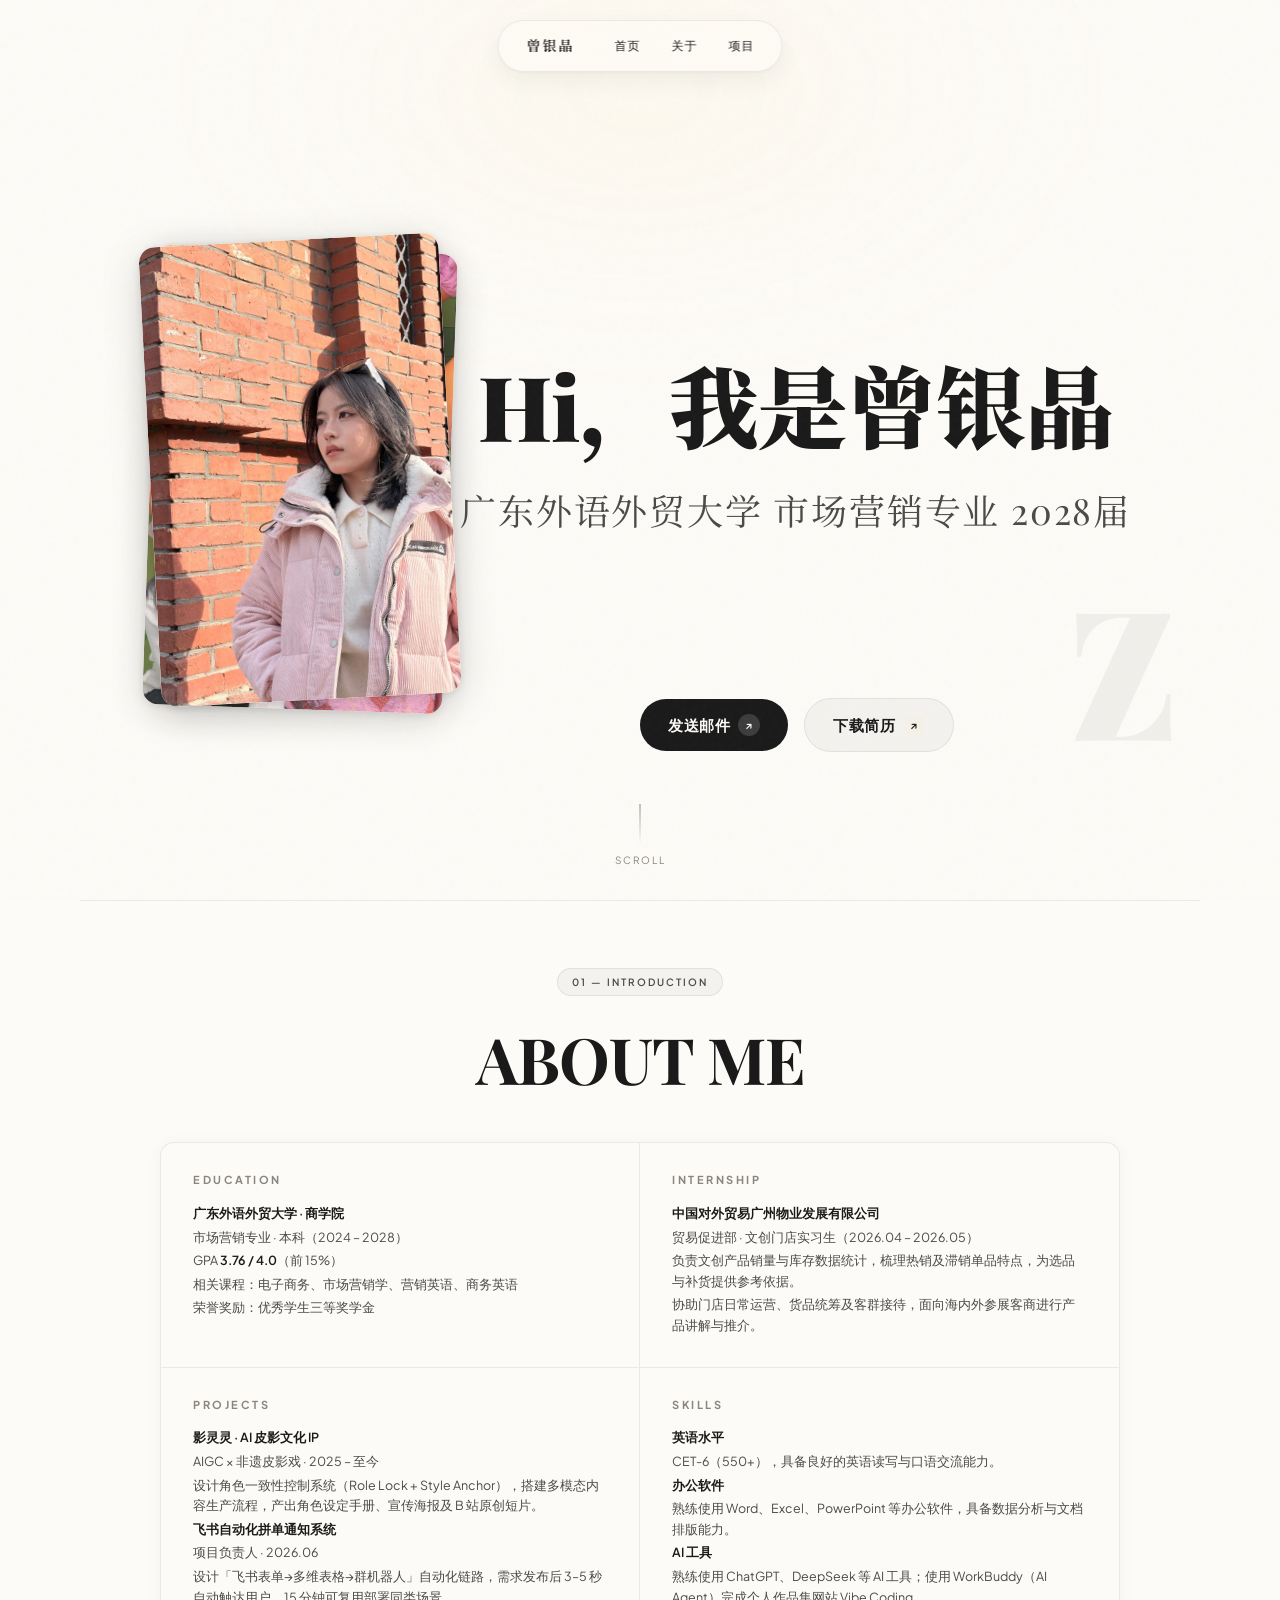
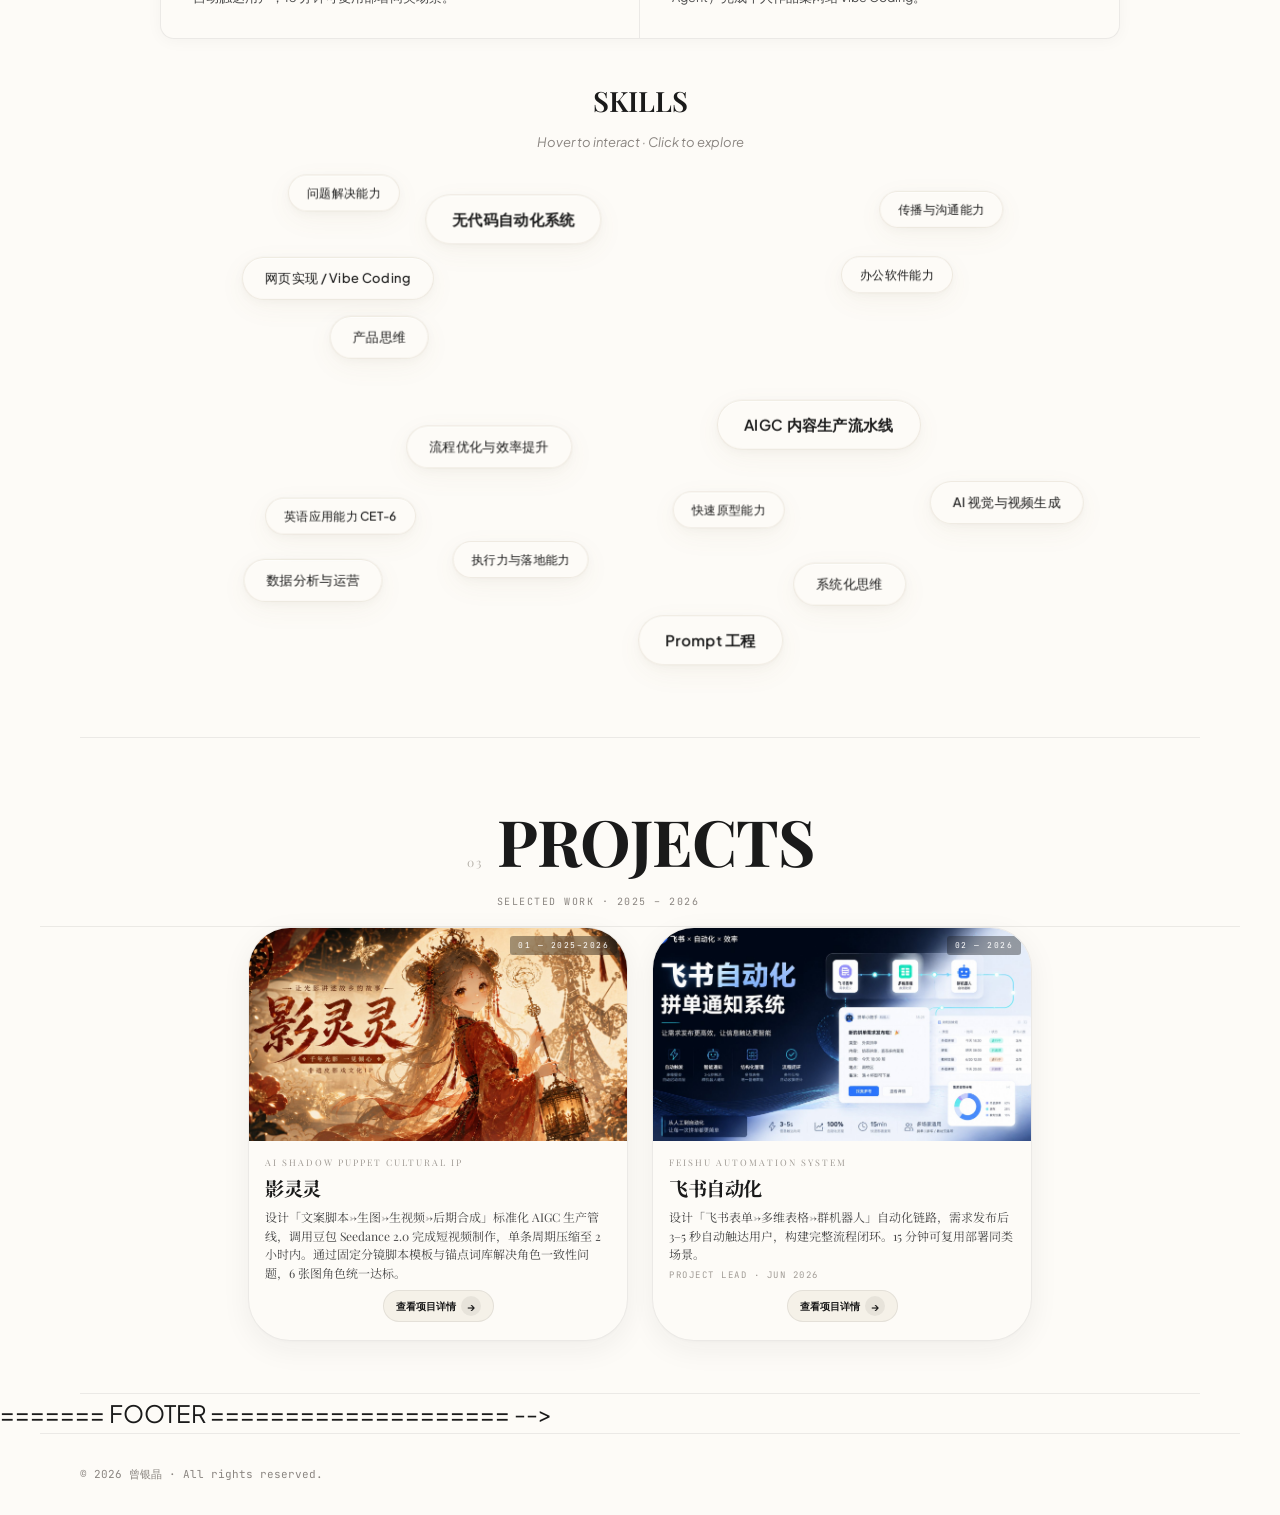
==== index.html @ 6266fd0c "优化移动端布局：About Me 删除简介+卡片垂直排列，Hero 按钮立即显示" ====
<!DOCTYPE html>
<html lang="zh-CN">
<head>
  <meta charset="UTF-8">
  <meta name="viewport" content="width=device-width, initial-scale=1.0">
  <meta http-equiv="Cache-Control" content="no-cache, no-store, must-revalidate">
  <meta http-equiv="Pragma" content="no-cache">
  <meta http-equiv="Expires" content="0">
  <title>曾银晶 · ZENG YINJING — Portfolio</title>
  <meta name="description" content="曾银晶个人作品集 · UI设计师 · AIGC创作者 · 广东外语外贸大学">
  <link rel="preconnect" href="https://fonts.googleapis.com">
  <link rel="preconnect" href="https://fonts.gstatic.com" crossorigin>
  <link href="https://fonts.googleapis.com/css2?family=Playfair+Display:ital,wght@0,400;0,500;0,600;0,700;0,900;1,400;1,500;1,600&family=Plus+Jakarta+Sans:wght@300;400;500;600;700;800&family=Noto+Serif+SC:wght@400;600;700;900&family=JetBrains+Mono:wght@400;500&display=swap" rel="stylesheet">
  <script src="https://cdnjs.cloudflare.com/ajax/libs/gsap/3.12.5/gsap.min.js"></script>

  <style>
    /* ============================================
       CSS RESET & BASE — Editorial Luxury System
       Vibe: Editorial Luxury | Layout: Editorial Split
       ============================================ */
    *, *::before, *::after { margin: 0; padding: 0; box-sizing: border-box; }

    :root {
      /* --- Palette: Warm Editorial --- */
      --bg-primary: #FDFBF7;
      --bg-warm: #F5F1E8;
      --bg-soft: #F0EBE0;
      --bg-shell: rgba(26, 26, 26, 0.04);
      --text-dark: #1A1A1A;
      --text-medium: #4A4A4A;
      --text-light: #8A8580;
      --text-faint: #B8B3AC;
      --text-muted: #A09B95;
      --accent-blue: #3370FF;
      --accent-yellow: #F5C542;
      --accent-coral: #E85D4C;
      --accent-mint: #2DB89A;
      --border-hairline: rgba(26, 26, 26, 0.08);
      --border-hairline-strong: rgba(26, 26, 26, 0.14);
      --shadow-ambient: 0 1px 3px rgba(26,26,26,0.02), 0 8px 30px rgba(26,26,26,0.06);
      --shadow-floating: 0 2px 8px rgba(26,26,26,0.03), 0 20px 60px rgba(26,26,26,0.10);
      --shadow-bezel-inset: inset 0 1px 1px rgba(255,255,255,0.6);

      /* --- Typography --- */
      --font-serif: 'Playfair Display', 'Noto Serif SC', serif;
      --font-sans: 'Plus Jakarta Sans', -apple-system, BlinkMacSystemFont, 'Segoe UI', sans-serif;
      --font-mono: 'JetBrains Mono', 'SF Mono', monospace;

      /* --- Motion --- */
      --ease-lux: cubic-bezier(0.32, 0.72, 0, 1);
      --ease-expo: cubic-bezier(0.16, 1, 0.3, 1);
      --ease-spring: cubic-bezier(0.23, 1, 0.32, 1);
      --ease-bounce: cubic-bezier(0.175, 0.885, 0.32, 1.275);

      /* --- Bezel radii --- */
      --radius-bezel-outer: 1.75rem;
      --radius-bezel-inner: calc(1.75rem - 0.375rem);
      --radius-pill: 100px;
    }

    html { scroll-behavior: smooth; font-size: 24px; }
    body {
      font-family: var(--font-sans);
      background-color: var(--bg-primary);
      color: var(--text-dark);
      line-height: 1.6;
      overflow-x: hidden;
      -webkit-font-smoothing: antialiased;
    }

    /* --- Film grain overlay (fixed, pointer-events-none) --- */
    body::before {
      content: '';
      position: fixed;
      top: 0; left: 0; width: 100%; height: 100%;
      pointer-events: none;
      z-index: 50;
      opacity: 0.025;
      background-image: url("data:image/svg+xml,%3Csvg viewBox='0 0 200 200' xmlns='http://www.w3.org/2000/svg'%3E%3Cfilter id='noise'%3E%3CfeTurbulence type='fractalNoise' baseFrequency='0.9' numOctaves='4' stitchTiles='stitch'/%3E%3C/filter%3E%3Crect width='100%' height='100%' filter='url(%23noise)'/%3E%3C/svg%3E");
    }

    /* --- Radial ambient glow --- */
    body::after {
      content: '';
      position: fixed;
      top: -20%; left: 50%;
      width: 80%; height: 60%;
      transform: translateX(-50%);
      pointer-events: none;
      z-index: 0;
      background: radial-gradient(ellipse at center, rgba(245, 197, 66, 0.06) 0%, transparent 60%);
      filter: blur(80px);
    }

    a { color: inherit; text-decoration: none; transition: opacity 0.4s var(--ease-lux); }
    a:hover { opacity: 0.6; }
    img { max-width: 100%; display: block; }

    /* ============================================
       NAVIGATION — Floating Glass Pill (Detached)
       ============================================ */
    .navbar {
      position: fixed;
      top: 20px; left: 50%;
      transform: translateX(-50%);
      z-index: 1000;
      background: rgba(253, 251, 247, 0.72);
      backdrop-filter: blur(24px) saturate(180%);
      -webkit-backdrop-filter: blur(24px) saturate(180%);
      border: 1px solid var(--border-hairline);
      border-radius: var(--radius-pill);
      padding: 10px 28px;
      height: 52px;
      display: flex; align-items: center; justify-content: space-between;
      gap: 40px;
      box-shadow: 0 1px 2px rgba(26,26,26,0.03), 0 8px 24px rgba(26,26,26,0.06);
      transition: all 0.6s var(--ease-lux);
    }
    .navbar.scrolled {
      top: 12px;
      background: rgba(253, 251, 247, 0.88);
      box-shadow: 0 1px 2px rgba(26,26,26,0.04), 0 12px 36px rgba(26,26,26,0.08);
    }

    .nav-logo {
      font-family: var(--font-serif);
      font-size: 14px; font-weight: 600;
      letter-spacing: 2px; text-transform: uppercase;
      white-space: nowrap;
    }

    .nav-links { display: flex; gap: 32px; align-items: center; }
    .nav-link {
      font-family: var(--font-sans);
      font-size: 12px; font-weight: 500;
      letter-spacing: 0.5px;
      cursor: pointer;
      transition: opacity 0.4s var(--ease-lux);
      position: relative;
    }
    .nav-link::after {
      content: '';
      position: absolute;
      bottom: -4px; left: 0; right: 0;
      height: 1px;
      background: var(--text-dark);
      transform: scaleX(0);
      transform-origin: left;
      transition: transform 0.5s var(--ease-lux);
    }
    .nav-link:hover { opacity: 1; }
    .nav-link:hover::after { transform: scaleX(1); }

    /* Mobile menu button */
    .menu-toggle {
      display: none;
      flex-direction: column; gap: 5px;
      cursor: pointer; padding: 5px;
      width: 28px; height: 22px;
      position: relative;
    }
    .menu-toggle span {
      display: block;
      width: 22px; height: 1.5px;
      background: var(--text-dark);
      position: absolute;
      left: 3px;
      transition: all 0.5s var(--ease-spring);
    }
    .menu-toggle span:nth-child(1) { top: 4px; }
    .menu-toggle span:nth-child(2) { top: 11px; }
    .menu-toggle span:nth-child(3) { top: 18px; }
    .menu-toggle.active span:nth-child(1) {
      transform: rotate(45deg);
      top: 11px;
    }
    .menu-toggle.active span:nth-child(2) {
      opacity: 0;
      transform: scaleX(0);
    }
    .menu-toggle.active span:nth-child(3) {
      transform: rotate(-45deg);
      top: 11px;
    }

    /* Mobile nav — Fullscreen glass overlay with staggered reveal */
    .mobile-nav {
      opacity: 0;
      pointer-events: none;
      position: fixed;
      inset: 0;
      background: rgba(253, 251, 247, 0.92);
      backdrop-filter: blur(40px) saturate(180%);
      -webkit-backdrop-filter: blur(40px) saturate(180%);
      z-index: 999;
      flex-direction: column;
      align-items: center; justify-content: flex-start;
      gap: 0;
      transition: opacity 0.6s var(--ease-lux);
    }
    .mobile-nav.show {
      opacity: 1;
      pointer-events: auto;
      display: flex;
    }
    .mobile-nav a {
      font-family: var(--font-serif);
      font-size: 32px; font-weight: 600;
      padding: 20px 0;
      opacity: 0;
      transform: translateY(48px);
      transition: opacity 0.7s var(--ease-expo), transform 0.7s var(--ease-expo);
    }
    .mobile-nav.show a {
      opacity: 1;
      transform: translateY(0);
    }
    .mobile-nav.show a:nth-child(1) { transition-delay: 100ms; }
    .mobile-nav.show a:nth-child(2) { transition-delay: 180ms; }
    .mobile-nav.show a:nth-child(3) { transition-delay: 260ms; }

    /* ============================================
       EYEBROW TAGS (pill badges before headings)
       ============================================ */
    .eyebrow {
      display: inline-flex;
      align-items: center; gap: 6px;
      padding: 5px 14px;
      border-radius: var(--radius-pill);
      background: var(--bg-shell);
      border: 1px solid var(--border-hairline);
      font-family: var(--font-sans);
      font-size: 10px;
      font-weight: 600;
      letter-spacing: 0.2em;
      text-transform: uppercase;
      color: var(--text-medium);
    }
    .eyebrow-dot {
      width: 6px; height: 6px;
      border-radius: 50%;
      background: var(--accent-mint);
      animation: pulse 2s var(--ease-spring) infinite;
    }

    /* ============================================
       HERO SECTION — Editorial Split
       ============================================ */
    .hero {
      min-height: 100vh;
      display: flex; flex-direction: row;
      align-items: center; justify-content: center;
      padding: 100px 40px 60px 300px;
      position: relative;
      z-index: 1;
      gap: clamp(24px, 4vw, 60px);
    }
    .hero-title {
      font-family: var(--font-serif);
      font-size: clamp(36px, 7vw, 96px);
      font-weight: 900;
      line-height: 1;
      text-align: center;
      letter-spacing: -1px;
      white-space: nowrap;
      margin-top: -40px;
    }
    
    .hero-left {
      flex: 0 0 auto;
      display: flex;
      align-items: center;
      justify-content: center;
    }
    .hero-right {
      flex: 1 1 0;
      min-width: 0;
      display: flex; flex-direction: column;
      align-items: center; justify-content: flex-start;
    }

    .hero-label {
      font-family: var(--font-sans);
      font-size: 11px; font-weight: 500;
      letter-spacing: 4px; text-transform: uppercase;
      color: var(--text-light);
      margin-bottom: 16px;
    }

    clamp(42px, 8vw, 110px);
      font-weight: 900;
      line-height: 1;
      text-align: center;
      letter-spacing: -1px;
      white-space: nowrap;
    }

    /* 打字机光标 */
    .typewriter-cursor {
      display: inline-block;
      width: 3px;
      height: 1em;
      background: var(--accent);
      margin-left: 4px;
      vertical-align: text-bottom;
      animation: cursor-blink 0.8s step-end infinite;
    }
    @keyframes cursor-blink {
      0%, 100% { opacity: 1; }
      50%      { opacity: 0; }
    }

    .hero-subtitle {
      font-family: var(--font-serif);
      font-size: clamp(18px, 3vw, 28px);
      font-weight: 400;
      font-style: italic;
      color: var(--text-medium);
      text-align: center;
      margin-top: 20px;
    }

    clamp(22px, 4vw, 36px);
      font-weight: 400;
      font-style: italic;
      color: var(--text-medium);
      text-align: center;
      max-width: 420px;
      line-height: 1.8;
    }

    /* Hero photo stack — left column */
    .hero-photo-stack {
      flex-shrink: 0;
      width: 340px;
      height: 80vh;
      max-height: 600px;
      position: relative;
    }
    .hero-photo-card {
      position: absolute;
      width: 300px; height: 460px;
      border-radius: 16px;
      overflow: hidden;
      background: var(--bg-warm);
      box-shadow: 0 8px 40px rgba(0,0,0,0.15), 0 2px 8px rgba(0,0,0,0.1);
      cursor: pointer;
      transition: transform 0.5s var(--ease-spring), opacity 0.5s ease, box-shadow 0.4s ease;
    }
    .hero-photo-card img {
      width: 100%; height: 100%;
      object-fit: cover;
    }
    .hero-photo-card.top {
      top: 50%;
      left: 50%;
      transform: translate(-50%, -50%) rotate(-3deg);
      z-index: 2;
    }
    .hero-photo-card.bottom {
      top: 50%;
      left: 50%;
      transform: translate(-50%, -48%) rotate(2deg);
      opacity: 0.85;
      z-index: 1;
    }
    .hero-photo-stack.swapped .photo-top {
      transform: translate(-45%, -48%) rotate(2deg);
      z-index: 1;
    }
    .hero-photo-stack.swapped .photo-bottom {
      transform: translate(-55%, -50%) rotate(-3deg);
      opacity: 1;
      z-index: 2;
    }
    .hero-photo-card:hover {
      box-shadow: 0 12px 48px rgba(0,0,0,0.22);
    }

    /* Large decorative letter */
    .hero-deco-letter {
      position: absolute;
      bottom: 10%;
      right: 8%;
      font-family: var(--font-serif);
      font-size: clamp(80px, 15vw, 180px);
      font-weight: 900;
      color: var(--text-dark);
      opacity: 0.05;
      user-select: none;
    }

    /* Scroll indicator */
    .scroll-indicator {
      position: absolute;
      bottom: 32px;
      left: 50%;
      transform: translateX(-50%);
      display: flex; flex-direction: column; align-items: center;
      gap: 8px;
      font-size: 10px; letter-spacing: 2px; text-transform: uppercase;
      color: var(--text-light);
    }
    .scroll-line {
      width: 1px; height: 40px;
      background: linear-gradient(to bottom, var(--text-light), transparent);
      animation: scrollPulse 2s var(--ease-spring) infinite;
    }
    @keyframes scrollPulse {
      0%, 100% { transform: scaleY(1); opacity: 1; }
      50% { transform: scaleY(0.5); opacity: 0.4; }
    }

    /* ============================================
       SECTION COMMON
       ============================================ */
    .section {
      padding: 128px 40px;
      max-width: 1200px;
      margin: 0 auto;
      position: relative;
      z-index: 1;
    }

    .section-divider {
      border: none;
      border-top: 1px solid var(--border-hairline);
      margin: 0 auto;
      width: calc(100% - 80px);
      max-width: 1120px;
    }

    .section-heading {
      font-family: var(--font-serif);
      font-size: clamp(36px, 6vw, 64px);
      font-weight: 700;
      text-align: center;
      letter-spacing: -1px;
      margin-bottom: 8px;
    }

    .section-eyebrow-wrap {
      text-align: center;
      margin-bottom: 12px;
    }

    .section-subheading {
      font-family: var(--font-serif);
      font-size: clamp(22px, 4vw, 36px);
      font-weight: 400;
      font-style: italic;
      color: var(--text-medium);
      text-align: center;
      margin-top: 0;
      margin-bottom: 64px;
    }

#about { padding-top: 56px; padding-bottom: 56px; }

    /* About Intro — photo stack + bio above card */
    .about-intro {
      max-width: 960px;
      margin: 28px auto 0;
      display: flex;
      align-items: center;
      gap: 36px;
      padding: 0 32px;
    }
    /* Photo card stack — two cards, bottom peeks top-right */
    .about-photo-stack {
      flex-shrink: 0;
      width: 160px;
      height: 200px;
      position: relative;
    }
    .about-photo-card {
      position: absolute;
      width: 140px;
      height: 180px;
      border-radius: 10px;
      overflow: hidden;
      background: var(--bg-warm);
      box-shadow: 0 4px 20px rgba(0,0,0,0.1), 0 1px 3px rgba(0,0,0,0.08);
      cursor: pointer;
      transition: transform 0.5s var(--ease-spring), opacity 0.5s ease, box-shadow 0.4s ease;
    }
    .about-photo-card img {
      width: 100%;
      height: 100%;
      object-fit: cover;
      display: block;
    }
    /* Top card — main position */
    .about-photo-card.top {
      z-index: 2;
      transform: translate(0, 0) rotate(-2deg);
    }
    /* Bottom card — peek from top-right */
    .about-photo-card.bottom {
      z-index: 1;
      transform: translate(18px, -14px) rotate(3deg);
      opacity: 0.85;
    }
    /* When bottom is active — swap roles */
    .about-photo-stack.swapped .photo-top {
      z-index: 1;
      transform: translate(18px, -14px) rotate(3deg);
      opacity: 0.85;
    }
    .about-photo-stack.swapped .photo-bottom {
      z-index: 2;
      transform: translate(0, 0) rotate(-2deg);
      opacity: 1;
    }
    .about-photo-card:hover {
      box-shadow: 0 8px 28px rgba(0,0,0,0.15), 0 2px 6px rgba(0,0,0,0.1);
    }

    .about-intro-bio {
      flex: 1;
      min-width: 0;
    }
    .about-intro-bio p {
      font-family: var(--font-serif);
      font-size: 14px;
      line-height: 1.75;
      color: var(--text-medium);
      margin: 0;
    }
    .about-intro-bio p strong { color: var(--text-dark); font-weight: 600; }

    /* About Card — clean 2×2 grid */
    .about-card {
      max-width: 960px;
      margin: 32px auto 0;
      background: var(--bg-primary);
      border: 1px solid var(--border-hairline);
      border-radius: 14px;
      box-shadow: 0 2px 16px rgba(0,0,0,0.04);
      overflow: hidden;
    }
    .about-card-inner {
      display: grid;
      grid-template-columns: 1fr 1fr;
    }
    .about-card-col {
      padding: 28px 32px;
    }
    .about-card-col:nth-child(1) { border-right: 1px solid var(--border-hairline); border-bottom: 1px solid var(--border-hairline); }
    .about-card-col:nth-child(2) { border-bottom: 1px solid var(--border-hairline); }
    .about-card-col:nth-child(3) { border-right: 1px solid var(--border-hairline); }
    .about-card-col h4 {
      font-family: var(--font-sans);
      font-size: 11px;
      font-weight: 700;
      letter-spacing: 2.5px;
      text-transform: uppercase;
      color: var(--text-light);
      margin-bottom: 14px;
    }
    .about-card-col p {
      font-size: 12.5px;
      line-height: 1.65;
      color: var(--text-medium);
      margin-bottom: 3px;
    }
    .about-card-col strong { color: var(--text-dark); font-weight: 600; }

    /* ============================================
       SKILLS — Glassmorphism Floating Nebula
       ============================================ */
    .skills-section { margin-top: 40px; }
    .skills-section h3 {
      font-family: var(--font-serif);
      font-size: 28px; font-weight: 600;
      margin-bottom: 8px;
      text-align: center;
    }
    .skills-subtitle {
      text-align: center;
      font-size: 13px; color: var(--text-light);
      margin-bottom: 8px;
      font-style: italic;
    }

    /* Nebula container — fixed height for the floating cloud */
    .skill-nebula {
      position: relative;
      width: 100%;
      max-width: 900px;
      margin: 0 auto;
      height: 520px;
      overflow: visible;
      cursor: default;
    }

    /* Individual floating skill tag */
    .skill-tag {
      position: absolute;
      display: inline-flex;
      align-items: center;
      gap: 7px;
      padding: 10px 22px;
      border-radius: var(--radius-pill);
      white-space: nowrap;
      user-select: none;
      cursor: pointer;
      pointer-events: auto;
      will-change: transform;

      /* Glassmorphism core */
      background: rgba(253, 251, 247, 0.52);
      backdrop-filter: blur(14px) saturate(160%);
      -webkit-backdrop-filter: blur(14px) saturate(160%);
      border: 1px solid rgba(139, 111, 71, 0.14);

      /* Layered shadow: ambient + directional + glow */
      box-shadow:
        0 2px 10px rgba(26, 26, 26, 0.03),
        0 8px 28px rgba(139, 111, 71, 0.06),
        inset 0 1px 0 rgba(255, 255, 255, 0.5);

      font-family: var(--font-sans);
      color: var(--text-dark);
      transition:
        box-shadow 0.55s var(--ease-lux),
        border-color 0.55s var(--ease-lux),
        background 0.55s var(--ease-lux);
    }

    .skill-tag-icon {
      font-size: 15px;
      line-height: 1;
      transition: transform 0.5s var(--ease-spring);
    }

    .skill-tag-text {
      font-size: 13px;
      font-weight: 500;
      letter-spacing: 0.3px;
    }

    /* Size tiers */
    .skill-tag--lg { padding: 12px 26px; }
    .skill-tag--lg .skill-tag-icon { font-size: 17px; }
    .skill-tag--lg .skill-tag-text { font-size: 15px; font-weight: 600; }

    .skill-tag--md { padding: 10px 22px; }
    .skill-tag--md .skill-tag-icon { font-size: 15px; }
    .skill-tag--md .skill-tag-text { font-size: 13px; }

    .skill-tag--sm { padding: 8px 18px; }
    .skill-tag--sm .skill-tag-icon { font-size: 13px; }
    .skill-tag--sm .skill-tag-text { font-size: 12px; }

    /* Hover state — brighten, scale, intensify glow */
    .skill-tag:hover {
      background: rgba(253, 251, 247, 0.78);
      border-color: rgba(139, 111, 71, 0.32);
      box-shadow:
        0 4px 16px rgba(26, 26, 26, 0.06),
        0 14px 40px rgba(139, 111, 71, 0.14),
        0 0 40px rgba(139, 111, 71, 0.08),
        inset 0 1px 0 rgba(255, 255, 255, 0.7);
      z-index: 20 !important;
    }
    .skill-tag:hover .skill-tag-icon {
      transform: scale(1.15);
    }

    /* Active/clicked state */
    .skill-tag:active {
      transform: scale(0.96) !important;
      transition: transform 0.1s var(--ease-lux);
    }

    /* Breathing glow pulse on key tags */
    .skill-tag--glow {
      animation: breatheGlow 3.6s ease-in-out infinite;
    }
    @keyframes breatheGlow {
      0%, 100% {
        box-shadow:
          0 2px 10px rgba(26, 26, 26, 0.03),
          0 8px 28px rgba(139, 111, 71, 0.06),
          0 0 24px rgba(139, 111, 71, 0.02),
          inset 0 1px 0 rgba(255, 255, 255, 0.5);
      }
      50% {
        box-shadow:
          0 2px 10px rgba(26, 26, 26, 0.03),
          0 8px 28px rgba(139, 111, 71, 0.06),
          0 0 42px rgba(139, 111, 71, 0.10),
          inset 0 1px 0 rgba(255, 255, 255, 0.65);
      }
    }

    /* ============================================
       SKILL DETAIL POPUP — Glassmorphism Overlay
       ============================================ */
    .skill-popup-overlay {
      position: fixed;
      inset: 0;
      z-index: 4000;
      display: flex;
      align-items: center;
      justify-content: center;
      background: rgba(26, 26, 26, 0.28);
      backdrop-filter: blur(8px);
      -webkit-backdrop-filter: blur(8px);
      opacity: 0;
      pointer-events: none;
      transition: opacity 0.45s var(--ease-expo);
    }
    .skill-popup-overlay.active {
      opacity: 1;
      pointer-events: auto;
    }

    .skill-popup {
      background: rgba(253, 251, 247, 0.88);
      backdrop-filter: blur(28px) saturate(180%);
      -webkit-backdrop-filter: blur(28px) saturate(180%);
      border: 1px solid rgba(139, 111, 71, 0.18);
      border-radius: 20px;
      max-width: 440px;
      width: calc(100% - 48px);
      padding: 40px 36px 36px;
      text-align: center;
      box-shadow:
        0 4px 12px rgba(26, 26, 26, 0.04),
        0 32px 96px rgba(26, 26, 26, 0.18),
        0 0 80px rgba(139, 111, 71, 0.06),
        inset 0 1px 0 rgba(255, 255, 255, 0.6);
      transform: translateY(36px) scale(0.92);
      transition: transform 0.55s var(--ease-spring);
    }
    .skill-popup-overlay.active .skill-popup {
      transform: translateY(0) scale(1);
    }

    .skill-popup-icon {
      font-size: 52px;
      margin-bottom: 16px;
      display: block;
      animation: popIn 0.55s var(--ease-spring);
    }

    .skill-popup-name {
      font-family: var(--font-serif);
      font-size: 24px;
      font-weight: 700;
      margin-bottom: 14px;
      color: var(--text-dark);
      letter-spacing: 0.5px;
    }

    .skill-popup-desc {
      font-size: 14px;
      line-height: 1.85;
      color: var(--text-medium);
      max-width: 340px;
      margin: 0 auto 28px;
    }

    /* ============================================
       PROJECTS — Magazine Spreads (Double-Bezel)
       ============================================ */
    .projects-section {
      margin-top: 128px;
      padding-top: 0;
    }

    .mag-masthead {
      max-width: 1200px;
      margin: 0 auto;
      padding: 0 48px 16px;
      display: flex;
      justify-content: center;
      align-items: baseline;
      gap: 14px;
      border-bottom: 1px solid var(--border-hairline);
    }
    .mag-masthead-num {
      font-family: var(--font-serif);
      font-size: 12px;
      font-weight: 400;
      color: var(--text-faint);
      letter-spacing: 2px;
    }
    .mag-masthead-text h2 {
      font-family: var(--font-serif);
      font-size: clamp(36px, 6vw, 64px);
      font-weight: 700;
      letter-spacing: -1px;
      color: var(--text-dark);
      margin: 0 0 2px;
    }
    .mag-masthead-text p {
      font-family: var(--font-mono);
      font-size: 10px;
      letter-spacing: 1.5px;
      color: var(--text-light);
      text-transform: uppercase;
      margin: 0;
    }

    /* Project Cards — side-by-side row */
    #projects { padding-top: 52px; padding-bottom: 52px; }
    .projects-row {
      display: flex;
      justify-content: center;
      gap: 24px;
      max-width: 1200px;
      width: calc(100% - 48px);
      margin: 0 auto;
      align-items: stretch;
    }
    .project-card {
      flex: 0 0 380px;
      max-width: 420px;
      min-width: 0;
      border-radius: var(--radius-bezel-outer);
      overflow: hidden;
      box-shadow: var(--shadow-ambient);
      background: var(--bg-primary);
      border: 1px solid var(--border-hairline);
      display: flex;
      flex-direction: column;
      transition: box-shadow 0.5s var(--ease-lux), transform 0.5s var(--ease-lux);
    }
    .project-card:hover {
      box-shadow: 0 12px 48px rgba(0,0,0,0.12);
      transform: translateY(-4px);
    }

    .project-card-img {
      position: relative;
      width: 100%;
      aspect-ratio: 16 / 9;
      overflow: hidden;
      background: #f5f1ea;
    }
    .project-card-img img {
      width: 100%; height: 100%;
      object-fit: cover;
      transition: transform 0.8s var(--ease-lux);
    }
    .project-card:hover .project-card-img img {
      transform: scale(1.04);
    }
    .project-card-img--placeholder {
      background: linear-gradient(170deg, #c85e4a 0%, #96402e 100%);
    }

    .project-card-badge {
      position: absolute;
      top: 8px; right: 10px;
      font-family: var(--font-mono);
      font-size: 8px;
      letter-spacing: 1.5px;
      text-transform: uppercase;
      color: #fff;
      background: rgba(0,0,0,0.35);
      backdrop-filter: blur(8px);
      padding: 3px 8px;
      border-radius: 3px;
    }
    .project-card--coral .project-card-badge {
      background: rgba(255,255,255,0.18);
    }

    .project-card-body {
      padding: 14px 16px 18px;
      display: flex;
      flex-direction: column;
      gap: 4px;
      flex: 1;
    }
    .project-card-en {
      font-family: var(--font-serif);
      font-size: 9px;
      letter-spacing: 2px;
      text-transform: uppercase;
      color: var(--text-muted);
    }
    .project-card-title {
      font-family: var(--font-serif);
      font-size: clamp(17px, 1.5vw, 22px);
      font-weight: 700;
      letter-spacing: -0.5px;
      color: var(--text-dark);
      margin: 0;
    }
    .project-card-desc {
      font-family: var(--font-serif);
      font-size: 12px;
      line-height: 1.55;
      color: var(--text-medium);
      flex: 1;
    }
    .project-card-role {
      font-family: var(--font-mono);
      font-size: 9px;
      letter-spacing: 1.5px;
      text-transform: uppercase;
      color: var(--text-muted);
    }
    .project-card-cta {
      display: inline-flex;
      align-items: center;
      justify-content: center;
      gap: 5px;
      margin-top: 4px;
      padding: 5px 12px;
      border-radius: 100px;
      border: 1px solid var(--border-hairline);
      background: var(--bg-warm);
      font-family: var(--font-sans);
      font-size: 10px;
      font-weight: 600;
      color: var(--text-dark);
      text-decoration: none;
      transition: all 0.4s var(--ease-lux);
      align-self: center;
    }
    .project-card-cta:hover {
      background: var(--text-dark);
      color: #fff;
      border-color: var(--text-dark);
    }
    .project-card-cta--coral {
      background: transparent;
      border-color: rgba(200,94,74,0.3);
      color: #c85e4a;
    }
    .project-card-cta--coral:hover {
      background: #c85e4a;
      color: #fff;
      border-color: #c85e4a;
    }
    .project-card-arrow {
      display: inline-flex;
      align-items: center;
      justify-content: center;
      width: 20px; height: 20px;
      border-radius: 50%;
      background: rgba(0,0,0,0.06);
      font-size: 11px;
      transition: background 0.4s;
    }
    .project-card-cta:hover .project-card-arrow {
      background: rgba(255,255,255,0.2);
    }

    .mag-whitespace { display: none; }
    .mag-cta:hover { opacity: 1; }
    .mag-cta:hover .mag-cta-arrow {
      transform: translate(3px, -2px) scale(1.08);
      background: rgba(255,255,255,0.25);
    }
    /* Button-in-Button pill CTA hover */
    .mag-cta--pill:hover {
      background: rgba(255,255,255,0.2) !important;
      border-color: rgba(255,255,255,0.4) !important;
      transform: translateY(-2px);
      box-shadow: 0 8px 24px rgba(0,0,0,0.15);
    }
    .mag-spread--light .mag-cta--pill:hover {
      box-shadow: 0 8px 24px rgba(0,0,0,0.25);
    }

    .mag-rule {
      width: 60px;
      height: 1px;
      background: rgba(255,255,255,0.3);
      margin: 24px 0;
    }
    .mag-rule--right { margin-left: auto; margin-right: 0; }

    .mag-page-mark {
      position: absolute;
      z-index: 3;
      font-family: var(--font-mono);
      font-size: 11px;
      letter-spacing: 3px;
      color: rgba(0,0,0,0.2);
    }
    .mag-spread--light .mag-page-mark {
      color: rgba(255,255,255,0.35);
    }
    .mag-page-mark--top-right { top: 32px; right: 48px; }

    /* Project card scroll reveal — blur + translate + opacity */
    .project-card {
      opacity: 0;
      transform: translateY(50px);
      filter: blur(8px);
      transition: opacity 1.2s var(--ease-expo), transform 1.2s var(--ease-expo), filter 1.2s var(--ease-expo), box-shadow 0.5s var(--ease-lux);
    }
    .project-card.visible {
      opacity: 1;
      transform: translateY(0);
      filter: blur(0);
    }
    .project-card-img img {
      transition: transform 1.2s var(--ease-expo);
    }
    .project-card.visible .project-card-img img {
      transform: scale(1.05);
    }

    .mag-intro {
      font-family: var(--font-serif);
      font-size: clamp(15px, 1.4vw, 21px);
      line-height: 1.8;
      color: rgba(255,255,255,0.9);
      max-width: 480px;
      margin-top: 16px;
      text-shadow: 0 1px 10px rgba(0,0,0,0.4);
    }

    /* ============================================
       CONTACT — Big Name + Button-in-Button CTA
       ============================================ */
    .contact-section { margin-top: 64px; }
    .contact-layout {
      display: flex; flex-direction: column; align-items: center;
      text-align: center;
    }
    .contact-big-name {
      font-family: var(--font-serif);
      font-size: clamp(56px, 12vw, 140px);
      font-weight: 900;
      letter-spacing: -2px;
      line-height: 1;
    }
    .contact-email-line {
      font-family: var(--font-mono);
      font-size: 12px; letter-spacing: 2px; text-transform: uppercase;
      color: var(--text-light);
      margin-top: 16px; margin-bottom: 8px;
    }
    .contact-email {
      font-size: 15px; font-weight: 600;
      letter-spacing: 1px;
      margin-bottom: 32px;
    }
    .contact-email a:hover { text-decoration: underline; opacity: 1; }

    /* Contact CTA — Button-in-Button */
    .contact-cta-group {
      display: flex; gap: 16px; flex-wrap: wrap;
      justify-content: center;
      margin-top: 8px;
    }
    .contact-cta {
      display: inline-flex;
      align-items: center;
      gap: 10px;
      padding: 12px 22px;
      border-radius: var(--radius-pill);
      font-family: var(--font-sans);
      font-size: 13px;
      font-weight: 600;
      letter-spacing: 0.5px;
      transition: all 0.5s var(--ease-lux);
      cursor: pointer;
    }
    .contact-cta--primary {
      background: var(--text-dark);
      color: var(--bg-primary);
    }
    .contact-cta--primary:hover { transform: scale(0.97); }
    .contact-cta--secondary {
      background: var(--bg-shell);
      border: 1px solid var(--border-hairline);
      color: var(--text-dark);
    }
    .contact-cta--secondary:hover {
      border-color: var(--text-dark);
      transform: scale(0.97);
    }
    .contact-cta-icon {
      width: 28px; height: 28px;
      border-radius: 50%;
      display: flex; align-items: center; justify-content: center;
      font-size: 13px;
      transition: all 0.5s var(--ease-lux);
    }
    .contact-cta--primary .contact-cta-icon {
      background: rgba(255,255,255,0.15);
    }
    .contact-cta--secondary .contact-cta-icon {
      background: var(--bg-warm);
    }
    .contact-cta:hover .contact-cta-icon {
      transform: translate(2px, -1px) scale(1.08);
    }

    .contact-secondary {
      font-family: var(--font-sans);
      font-size: 13px;
      color: var(--text-light);
      margin-top: 24px;
    }
    .contact-secondary a { font-weight: 500; color: var(--text-medium); }

    .contact-deco-left {
      position: absolute; bottom: 15%; left: 5%;
      width: 100px; opacity: 0.5;
    }
    .contact-deco-left {
      position: absolute; top: 0%; left: 6%;
      width: 100px; opacity: 0.5;
    }

    /* ============================================
       FOOTER
       ============================================ */
    footer {
      border-top: 1px solid var(--border-hairline);
      padding: 32px 40px;
      display: flex; justify-content: space-between; align-items: center;
      font-family: var(--font-mono);
      font-size: 11px; color: var(--text-light);
      max-width: 1200px;
      margin: 0 auto;
    }
    footer a { color: var(--text-medium); }
    footer a:hover { opacity: 0.6; }

    /* ============================================
       SCROLL REVEAL — blur + translate + opacity
       ============================================ */
    .fade-up {
      opacity: 0;
      transform: translateY(40px);
      filter: blur(8px);
      transition: opacity 0.9s var(--ease-expo), transform 0.9s var(--ease-expo), filter 0.9s var(--ease-expo);
    }
    .fade-up.visible {
      opacity: 1;
      transform: translateY(0);
      filter: blur(0);
    }

    /* ============================================
       RESPONSIVE — Tablet (900px)
       ============================================ */
    @media (max-width: 900px) {
      .navbar { padding: 8px 20px; gap: 20px; }
      .nav-links { display: none; }
      .menu-toggle { display: flex; }

      .section { padding: 80px 24px; }
      .section-divider { width: calc(100% - 48px); }

      .about-card-col { padding: 18px 20px; }

      .about-intro { gap: 24px; padding: 0 20px; }
      .about-photo-stack { width: 130px; height: 165px; }
      .about-photo-card { width: 115px; height: 148px; }
      .about-photo-stack.swapped .photo-top { transform: translate(14px, -11px) rotate(3deg); }
      .about-photo-stack.swapped .photo-bottom { transform: translate(0,0) rotate(-2deg); }
      .about-photo-card.bottom { transform: translate(14px, -11px) rotate(3deg); }

      .mag-masthead { flex-direction: column; align-items: center; gap: 4px; padding: 0 32px 16px; }
      .mag-masthead-num { font-size: 11px; }
      .projects-row { width: calc(100% - 40px); gap: 20px; }
      .project-card-badge { right: 10px; top: 8px; font-size: 7px; }
      .project-card-body { padding: 12px 14px 16px; }
      .project-card-title { font-size: 16px; }
      .project-card-desc { font-size: 12px; line-height: 1.55; }

      .timeline::before { left: 16px; }
      .timeline-dot { width: 33px; min-width: 33px; font-size: 12px; }

      .skill-nebula { height: 460px; max-width: 100%; }

      /* Hero: keep row on tablet, shrink photo */
      .hero { padding: 90px 24px 40px 120px; gap: 20px; }
      .hero-photo-stack { width: 260px; height: 65vh; max-height: 480px; }
      .hero-photo-card { width: 230px; height: 360px; }
      .hero-photo-card.bottom { transform: translate(-45%, -47%) rotate(2deg); }
      .hero-photo-stack.swapped .photo-top { transform: translate(-45%, -47%) rotate(2deg); }
      .hero-photo-stack.swapped .photo-bottom { transform: translate(-55%, -50%) rotate(-3deg); }
      .hero-cta-row { bottom: 100px; }
      .hero-cta { padding: 12px 24px; font-size: 14px; }
    }

    /* ============================================
       RESPONSIVE — Mobile (560px)
       ============================================ */
    @media (max-width: 560px) {
      .navbar { padding: 6px 16px; height: 46px; top: 12px; }

      .section { padding: 64px 20px; }
      .section-divider { width: calc(100% - 40px); }

      .hero { padding: 90px 16px 28px; min-height: auto; flex-direction: row; align-items: flex-start; flex-wrap: wrap; gap: 16px; }
      .hero-left { width: 35%; display: flex; justify-content: center; align-items: flex-start; }
      .hero-cta-row { position: relative; bottom: auto; left: auto; transform: none; margin-top: 16px; flex-wrap: wrap; justify-content: flex-start; }
      .hero-cta { padding: 10px 20px; font-size: 13px; }
      .hero-right { width: 65%; display: flex; flex-direction: column; align-items: flex-start; }
      .hero-photo-stack {
          width: 120px;
          height: 160px;
          margin: 0;
        }
      .hero-photo-card { width: 100px; height: 140px; }
      .hero-photo-card.top { transform: translate(-55%, -50%) rotate(-3deg); }
      .hero-photo-card.bottom { transform: translate(-45%, -48%) rotate(2deg); }
      .hero-photo-stack.swapped .photo-top { transform: translate(-45%, -48%) rotate(2deg); }
      .hero-photo-stack.swapped .photo-bottom { transform: translate(-55%, -50%) rotate(-3deg); }
      .hero-photo-stack.swapped .photo-top { transform: translate(-45%, -48%) rotate(2deg); }
      .hero-photo-stack.swapped .photo-bottom { transform: translate(-55%, -50%) rotate(-3deg); }
      .skills-grid { grid-template-columns: 1fr; }

      .mag-masthead { flex-direction: column; align-items: center; gap: 4px; padding: 0 16px 16px; }
      .mag-masthead-num { font-size: 10px; }
      .projects-row { flex-direction: column; width: calc(100% - 24px); gap: 16px; }
      .project-card { flex: 0 0 auto; max-width: 100%; }
      .project-card-body { padding: 12px 14px 16px; }
      .project-card-title { font-size: 16px; }
      .project-card-desc { font-size: 12px; line-height: 1.55; }
      .project-card-badge { right: 8px; top: 8px; font-size: 7px; }

      footer { flex-direction: column; gap: 12px; text-align: center; padding: 20px; }

      .contact-deco-left { display: none; }

      .quadrant-grid { grid-template-columns: 1fr; }
      .q-tl, .q-tr, .q-bl { border-right: none; border-bottom: 1px solid var(--border-hairline); }
      .q-br { border-bottom: none; }
      .about-card-col { padding: 16px 18px; }

      .about-intro { flex-direction: column; gap: 16px; padding: 0 16px; text-align: center; }
      .about-photo-stack { width: 120px; height: 150px; margin: 0 auto; }
      .about-photo-card { width: 106px; height: 135px; }
      .about-photo-stack.swapped .photo-top { transform: translate(12px, -10px) rotate(3deg); }
      .about-photo-stack.swapped .photo-bottom { transform: translate(0,0) rotate(-2deg); }
      .about-photo-card.bottom { transform: translate(12px, -10px) rotate(3deg); }
      .about-intro-bio p { font-size: 13px; }

      .skill-nebula { height: 420px; }
      .skill-tag--lg { padding: 8px 18px; }
      .skill-tag--lg .skill-tag-icon { font-size: 14px; }
      .skill-tag--lg .skill-tag-text { font-size: 12px; }
      .skill-tag--md { padding: 7px 16px; }
      .skill-tag--md .skill-tag-icon { font-size: 12px; }
      .skill-tag--md .skill-tag-text { font-size: 11px; }
      .skill-tag--sm { padding: 6px 13px; }
      .skill-tag--sm .skill-tag-icon { font-size: 11px; }
      .skill-tag--sm .skill-tag-text { font-size: 10px; }
    }

    /* Reduced motion — disable floating animations */
    @media (prefers-reduced-motion: reduce) {
      .skill-tag { transition: none !important; }
      .skill-tag--glow { animation: none; }
    }

    /* ============================================
       HERO LOAD-IN ANIMATION (staggered, blur+translate)
       ============================================ */
    .hero .load-in {
      opacity: 0;
      transform: translateY(40px);
      filter: blur(8px);
      transition: opacity 1s var(--ease-expo), transform 1s var(--ease-expo), filter 1s var(--ease-expo);
      transition-delay: calc(var(--i, 0) * 0.13s);
    }
    .hero.hero-loaded .load-in {
      opacity: 1;
      transform: translateY(0);
      filter: blur(0);
    }
    .hero .hero-deco-letter {
      opacity: 0;
      transform: translateY(60px) scale(0.92);
      filter: blur(12px);
      transition: opacity 1.2s var(--ease-expo), transform 1.2s var(--ease-expo), filter 1.2s var(--ease-expo);
      transition-delay: 0.6s;
    }
    .hero.hero-loaded .hero-deco-letter {
      opacity: 0.05;
      transform: translateY(0) scale(1);
      filter: blur(0);
    }
    .hero .scroll-indicator {
      opacity: 0;
      transition: opacity 1s var(--ease-lux);
      transition-delay: 1.1s;
    }
    .hero.hero-loaded .scroll-indicator { opacity: 1; }

    /* Hero CTA row — buttons flanking avatar */
    .hero-cta-row {
      position: absolute;
      bottom: 160px;
      left: 50%;
      transform: translateX(-50%);
      display: flex;
      align-items: center;
      justify-content: center;
      gap: 16px;
      flex-wrap: wrap;
      z-index: 5;
    }

    .hero-cta {
      display: inline-flex;
      align-items: center;
      gap: 8px;
      padding: 14px 28px;
      border-radius: var(--radius-pill);
      font-family: var(--font-sans);
      font-size: 15px;
      font-weight: 600;
      letter-spacing: 0.5px;
      text-decoration: none;
      transition: all 0.5s var(--ease-lux);
      cursor: pointer;
    }

    .hero-cta--primary {
      background: var(--text-dark);
      color: var(--bg-primary);
    }
    .hero-cta--primary:hover { transform: scale(0.97); }
    .hero-cta--secondary {
      background: var(--bg-shell);
      border: 1px solid var(--border-hairline);
      color: var(--text-dark);
    }
    .hero-cta--secondary:hover { border-color: var(--text-dark); transform: scale(0.97); }
    .hero-cta-icon {
      width: 22px; height: 22px;
      border-radius: 50%;
      display: flex; align-items: center; justify-content: center;
      font-size: 11px;
      transition: all 0.5s var(--ease-lux);
    }
    .hero-cta--primary .hero-cta-icon { background: rgba(255,255,255,0.15); }
    .hero-cta--secondary .hero-cta-icon { background: var(--bg-warm); }
    .hero-cta:hover .hero-cta-icon { transform: translate(2px, -1px) scale(1.08); }

    .hero-tagline {
      font-family: var(--font-serif), "Songti SC", "STSong", serif;
      font-size: clamp(22px, 4vw, 36px);
      font-weight: 400;
      color: var(--text-medium);
      text-align: center;
      letter-spacing: 0.05em;
    }
        /* Show tagline & CTA row after typing finishes */
    .hero-tagline,
    .hero-cta-row {
      opacity: 0;
      visibility: hidden;
      transform: translateY(12px);
      margin-top: 0;
      transition: opacity 0.9s var(--ease-expo), visibility 0.9s var(--ease-expo), transform 0.9s var(--ease-expo), margin-top 0.9s var(--ease-expo);
    }
    .hero.hero-typed .hero-tagline {
      opacity: 1;
      visibility: visible;
      transform: translateY(0);
      margin-top: 32px;
      transition-delay: 0.15s;
    }
    .hero.hero-typed .hero-cta-row {
      opacity: 1;
      visibility: visible;
      transition-delay: 0.45s;
    }

    /* ============================================
       MOBILE RESPONSIVE (max-width: 768px)
       Layout: Top to bottom flow + photo/buttons row
       ============================================ */
        /* ============================================
       MOBILE RESPONSIVE (max-width: 768px)
       iPhone-grade full-screen hero layout
       ============================================ */
    @media (max-width: 768px) {
      .hero {
        flex-direction: column;
        align-items: center;
        justify-content: flex-start;
        padding: 90px 24px 40px;
        min-height: 100vh;
        gap: 0;
      }

      /* 1. Title area (top) */
      .hero-right {
        order: 1;
        width: 100%;
        text-align: center;
        margin-bottom: 20px;
      }

      .hero-title {
        font-size: clamp(40px, 10vw, 56px);
        font-weight: 700;
        letter-spacing: -0.02em;
        margin-bottom: 8px;
        line-height: 1.1;
      }

      .hero-tagline {
        font-size: clamp(15px, 3.5vw, 18px);
        letter-spacing: 0.08em;
        color: var(--text-medium);
        margin-bottom: 0;
        line-height: 1.5;
      }

      /* 2. Photo area (center, full width) */
      .hero-photo-cta {
        order: 2;
        width: 100%;
        display: flex;
        flex-direction: column;
        align-items: center;
        gap: 24px;
        margin-bottom: 28px;
      }

      .hero-left {
        width: 100%;
        display: flex;
        justify-content: center;
        margin-bottom: 0;
      }

      .hero-photo-stack {
        width: 65vw;
        max-width: 280px;
        height: calc(65vw * 1.3);
        max-height: 364px;
        margin: 0 auto;
      }

      .hero-photo-card {
        width: calc(65vw - 20px);
        max-width: 260px;
        height: calc((65vw - 20px) * 1.3);
        max-height: 338px;
        border-radius: 16px;
        box-shadow: 0 8px 32px rgba(0,0,0,0.12);
      }

      .hero-photo-card.top {
        transform: translate(-50%, -50%) rotate(-3deg);
      }

      .hero-photo-card.bottom {
        transform: translate(-50%, -48%) rotate(2deg);
      }

      /* 3. CTA buttons (below photo, full width) */
      .hero-cta-row {
        order: 3;
        position: relative;
        bottom: auto;
        left: auto;
        transform: none;
        width: 100%;
        max-width: 320px;
        display: flex;
        flex-direction: column;
        align-items: stretch;
        gap: 14px;
        margin-top: 0;
        /* 移动端：按钮立即显示 */
        opacity: 1;
        visibility: visible;
        transform: none;
      }

      .hero-cta {
        width: 100%;
        justify-content: center;
        padding: 16px 24px;
        font-size: 16px;
        font-weight: 500;
        border-radius: 12px;
        letter-spacing: 0.02em;
      }

      .hero-cta--primary {
        background: var(--accent);
        color: #fff;
        border: none;
      }

      .hero-cta--secondary {
        background: transparent;
        color: var(--text);
        border: 1.5px solid var(--border);
      }

      /* 4. Scroll indicator (bottom) */
      .scroll-indicator {
        order: 4;
        margin-top: 32px;
        opacity: 0;
        animation: fadeInUp 0.8s ease 1.5s forwards;
      }

      @keyframes fadeInUp {
        from {
          opacity: 0;
          transform: translateY(12px);
        }
        to {
          opacity: 1;
          transform: translateY(0);
        }
      }

      .hero-deco-letter {
        display: none;
      }
      /* About Me - Mobile: vertical stack */
      .about-intro { display: none; }

      .about-card { padding: 0 16px; }

      .about-card-inner {
        display: flex;
        flex-direction: column;
        gap: 16px;
      }

      .about-card-col {
        width: 100%;
        min-width: auto;
        padding: 20px;
        border-radius: 12px;
        border: 1px solid var(--border-hairline);
      }

      .about-card-col h4 {
        font-size: 13px;
        margin-bottom: 10px;
        letter-spacing: 0.1em;
      }

      .about-card-col p {
        font-size: 13px;
        line-height: 1.6;
        margin-bottom: 6px;
      }
    }

  </style>
</head>

<body>

  <!-- ==================== NAVIGATION — Floating Glass Pill ==================== -->
  <nav class="navbar" id="navbar">
    <div class="nav-logo">曾银晶</div>

    <div class="nav-links">
      <a class="nav-link" data-target="hero">首页</a>
      <a class="nav-link" data-target="about">关于</a>
      <a class="nav-link" data-target="projects">项目</a>
    </div>

    <!-- Mobile hamburger — X morph -->
    <div class="menu-toggle" id="menuToggle" onclick="toggleMobileNav()">
      <span></span><span></span><span></span>
    </div>
  </nav>

  <!-- Mobile navigation — Fullscreen glass overlay -->
  <div class="mobile-nav" id="mobileNav">
    <a data-target="hero" onclick="closeMobileNav()">首页</a>
    <a data-target="about" onclick="closeMobileNav()">关于</a>
    <a data-target="projects" onclick="closeMobileNav()">项目</a>
  </div>


  <!-- ==================== 01 HERO / HOME ==================== -->
  <section class="hero" id="hero">

    <!-- Left column: photo card stack -->
        <div class="hero-photo-cta">
      <!-- Left: photo card stack -->
<div class="hero-left">
      <div class="hero-photo-stack load-in" id="heroPhotoStack" data-hero-i="0">
        <div class="hero-photo-card top photo-top" onclick="switchHeroPhoto()">
          <img src="images/about-photo-1.jpg" alt="曾银晶 01" onerror="this.onerror=null;tryLoadExt(this,'images/about-photo-1')">
        </div>
        <div class="hero-photo-card bottom photo-bottom" onclick="switchHeroPhoto()">
          <img src="images/about-photo-2.jpg" alt="曾银晶 02" onerror="this.onerror=null;tryLoadExt(this,'images/about-photo-2')">
        </div>
      </div>
    </div>

    

    <!-- CTA buttons (mobile: below photo) -->
    <div class="hero-cta-row">
      <a href="mailto:LinWan1020@163.com" class="hero-cta hero-cta--primary">
        发送邮件
        <span class="hero-cta-icon">↗</span>
      </a>
      <a href="曾银晶_简历.pdf" download class="hero-cta hero-cta--secondary">
        下载简历
        <span class="hero-cta-icon">↗</span>
      </a>
    </div>
    </div>

    <!-- Right column: text content -->
    <!-- Right column: text content -->
    <div class="hero-right">
      <h1 class="hero-title load-in" data-hero-i="0" id="heroTypewriter"></h1>
      <p class="hero-tagline">
        广东外语外贸大学 市场营销专业 2028届
      </p>
    </div>

    <!-- Large decorative letter -->
    <div class="hero-deco-letter">Z</div>

    <div class="scroll-indicator">
      <div class="scroll-line"></div>
      <span>Scroll</span>
    </div>
  </section>

  <hr class="section-divider">


  <!-- ==================== 02 ABOUT ME ==================== -->
  <section class="section about-section" id="about">

    <div class="section-eyebrow-wrap fade-up">
      <span class="eyebrow">01 &mdash; Introduction</span>
    </div>
    <h2 class="section-heading fade-up">ABOUT ME</h2>



    <!-- About Card -->
    <div class="about-card fade-up">
      <div class="about-card-inner">
        <!-- 左上：教育背景 -->
        <div class="about-card-col">
          <h4>EDUCATION</h4>
          <p><strong>广东外语外贸大学 · 商学院</strong></p>
          <p>市场营销专业 · 本科（2024 – 2028）</p>
          <p>GPA <strong>3.76 / 4.0</strong>（前 15%）</p>
          <p>相关课程：电子商务、市场营销学、营销英语、商务英语</p>
          <p>荣誉奖励：优秀学生三等奖学金</p>
        </div>
        <!-- 右上：实习经历 -->
        <div class="about-card-col">
          <h4>INTERNSHIP</h4>
          <p><strong>中国对外贸易广州物业发展有限公司</strong></p>
          <p>贸易促进部 · 文创门店实习生（2026.04 – 2026.05）</p>
          <p>负责文创产品销量与库存数据统计，梳理热销及滞销单品特点，为选品与补货提供参考依据。</p>
          <p>协助门店日常运营、货品统筹及客群接待，面向海内外参展客商进行产品讲解与推介。</p>
        </div>
        <!-- 左下：项目经历 -->
        <div class="about-card-col">
          <h4>PROJECTS</h4>
          <p><strong>影灵灵 · AI 皮影文化 IP</strong></p>
          <p>AIGC × 非遗皮影戏 · 2025 – 至今</p>
          <p>设计角色一致性控制系统（Role Lock + Style Anchor），搭建多模态内容生产流程，产出角色设定手册、宣传海报及 B 站原创短片。</p>
          <p><strong>飞书自动化拼单通知系统</strong></p>
          <p>项目负责人 · 2026.06</p>
          <p>设计「飞书表单→多维表格→群机器人」自动化链路，需求发布后 3–5 秒自动触达用户，15 分钟可复用部署同类场景。</p>
        </div>
        <!-- 右下：个人技能 -->
        <div class="about-card-col">
          <h4>SKILLS</h4>
          <p><strong>英语水平</strong></p>
          <p>CET-6（550+），具备良好的英语读写与口语交流能力。</p>
          <p><strong>办公软件</strong></p>
          <p>熟练使用 Word、Excel、PowerPoint 等办公软件，具备数据分析与文档排版能力。</p>
          <p><strong>AI 工具</strong></p>
          <p>熟练使用 ChatGPT、DeepSeek 等 AI 工具；使用 WorkBuddy（AI Agent）完成个人作品集网站 Vibe Coding。</p>
        </div>
      </div>
    </div>

    <!-- Skills Nebula -->
    <div class="skills-section fade-up">
      <h3>SKILLS</h3>
      <p class="skills-subtitle">Hover to interact · Click to explore</p>
      <div class="skill-nebula" id="skillNebula"></div>
    </div>

    <!-- Skill Popup Overlay -->
    <div class="skill-popup-overlay" id="skillPopupOverlay">
      <div class="skill-popup">
        <span class="skill-popup-icon" id="skillPopupIcon">🎬</span>
        <div class="skill-popup-name" id="skillPopupName">AIGC 内容生产流水线</div>
        <p class="skill-popup-desc" id="skillPopupDesc">从0搭建"脚本→生图→生视频→后期合成"完整链路，将单视频制作压缩至2小时内，具备可复用生产管线设计能力。</p>
      </div>
    </div>

  </section>

  <hr class="section-divider">


  <!-- ==================== 03 PROJECTS (Magazine Spreads) ==================== -->
  <section id="projects">

    <div class="mag-masthead fade-up">
      <span class="mag-masthead-num">03</span>
      <div class="mag-masthead-text">
        <h2>PROJECTS</h2>
        <p>Selected work &middot; 2025 &ndash; 2026</p>
      </div>
    </div>

    <!-- Projects row: two cards side by side -->
    <div class="projects-row fade-up">
      <!-- CARD 1: 影灵灵 -->
      <div class="project-card" id="spreadYingling">
        <div class="project-card-img">
          <img src="images/projects/yingling-hero.jpg" alt="影灵灵">
          <span class="project-card-badge">01 &mdash; 2025&ndash;2026</span>
        </div>
        <div class="project-card-body">
          <span class="project-card-en">AI Shadow Puppet Cultural IP</span>
          <h3 class="project-card-title">影灵灵</h3>
          <p class="project-card-desc">设计「文案脚本→生图→生视频→后期合成」标准化 AIGC 生产管线，调用豆包 Seedance 2.0 完成短视频制作，单条周期压缩至 2 小时内。通过固定分镜脚本模板与锚点词库解决角色一致性问题，6 张图角色统一达标。</p>
          <a href="yingling-project.html" class="project-card-cta">
            查看项目详情 <span class="project-card-arrow">→</span>
          </a>
        </div>
      </div>

      <!-- CARD 2: 飞书自动化 -->
      <div class="project-card" id="spreadFeishu">
        <div class="project-card-img">
          <img src="images/projects/feishu-cover.jpg" alt="飞书自动化拼单通知系统">
          <span class="project-card-badge">02 &mdash; 2026</span>
        </div>
        <div class="project-card-body">
          <span class="project-card-en">Feishu Automation System</span>
          <h3 class="project-card-title">飞书自动化</h3>
          <p class="project-card-desc">设计「飞书表单→多维表格→群机器人」自动化链路，需求发布后 3–5 秒自动触达用户，构建完整流程闭环。15 分钟可复用部署同类场景。</p>
          <span class="project-card-role">Project Lead · Jun 2026</span>
          <a href="feishu-project.html" class="project-card-cta">
            查看项目详情 <span class="project-card-arrow">→</span>
          </a>
        </div>
      </div>
    </div>

  </section>

  <hr class="section-divider">


    ======= FOOTER ==================== -->
  <footer>
    <div>&copy; 2026 曾银晶 &middot; All rights reserved.</div>
  </footer>



  <!-- ==================== JAVASCRIPT ==================== -->
  <script>
    // =====================================================
    //  AVATAR PRIORITY DETECTION
    // =====================================================
    function loadAvatar() {
      // Avatar removed from HTML
    }
// Hero photo stack — click to swap
    var heroStackSwapped = false;
    function switchHeroPhoto() {
      var stack = document.getElementById('heroPhotoStack');
      if (!stack) return;
      heroStackSwapped = !heroStackSwapped;
      stack.classList.toggle('swapped', heroStackSwapped);
    }

    // =====================================================
    //  MOBILE NAVIGATION — Fullscreen glass with staggered reveal
    // =====================================================
    function toggleMobileNav() {
      var toggle = document.getElementById('menuToggle');
      var nav = document.getElementById('mobileNav');
      toggle.classList.toggle('active');
      nav.classList.toggle('show');
      if (nav.classList.contains('show')) {
        document.body.style.overflow = 'hidden';
      } else {
        document.body.style.overflow = '';
      }
    }
    function closeMobileNav() {
      var toggle = document.getElementById('menuToggle');
      var nav = document.getElementById('mobileNav');
      if (toggle) toggle.classList.remove('active');
      if (nav) nav.classList.remove('show');
      document.body.style.overflow = '';
    }

    // =====================================================
    //  SMOOTH SCROLL FOR NAV LINKS
    // =====================================================
    document.addEventListener('click', function(e) {
      var link = e.target.closest('[data-target]');
      if (!link) return;
      e.preventDefault();
      var targetId = link.getAttribute('data-target');
      var targetEl = document.getElementById(targetId);
      if (targetEl) {
        closeMobileNav();
        var sectionTop = targetEl.getBoundingClientRect().top + window.pageYOffset;
        var scrollTo = sectionTop - 80; // default: 80px nav offset

        // For "about" / "projects": try to fit entire section in viewport
        if (targetId === 'about' || targetId === 'projects') {
          var sectionH = targetEl.offsetHeight;
          var vh = window.innerHeight;
          var navH = 80;
          var availH = vh - navH;
          if (sectionH <= availH) {
            // Fits in one screen — center it with a slight downward shift
            scrollTo = sectionTop - (availH - sectionH) / 2 - navH * 0.6;
          } else {
            // Too tall — just align top with nav, show as much as possible
            scrollTo = sectionTop - navH + 20;
          }
        }

        window.scrollTo({ top: Math.max(0, scrollTo), behavior: 'smooth' });
      }
    });

    // =====================================================
    //  SCROLL ANIMATIONS — IntersectionObserver (blur + translate + opacity)
    // =====================================================
    function initScrollAnimations() {
      var elements = document.querySelectorAll('.fade-up');
      if ('IntersectionObserver' in window) {
        var observer = new IntersectionObserver(function(entries) {
          entries.forEach(function(entry) {
            if (entry.isIntersecting) {
              entry.target.classList.add('visible');
              var bars = entry.target.querySelectorAll('.skill-bar-fill');
              bars.forEach(function(bar) {
                var w = bar.getAttribute('data-width');
                if (w) setTimeout(function() { bar.style.width = w + '%'; }, 200);
              });
            }
          });
        }, { threshold: 0.12, rootMargin: '0px 0px -60px 0px' });
        elements.forEach(function(el) { observer.observe(el); });
      } else {
        elements.forEach(function(el) { el.classList.add('visible'); });
      }

      // Project card reveal
      var spreads = document.querySelectorAll('.project-card');
      if ('IntersectionObserver' in window) {
        var spreadObserver = new IntersectionObserver(function(entries) {
          entries.forEach(function(entry) {
            if (entry.isIntersecting) entry.target.classList.add('visible');
          });
        }, { threshold: 0.1, rootMargin: '0px 0px -40px 0px' });
        spreads.forEach(function(el) { spreadObserver.observe(el); });
      } else {
        spreads.forEach(function(el) { el.classList.add('visible'); });
      }
    }

    // =====================================================
    //  NAVBAR SCROLL EFFECT
    // =====================================================
    function initNavbarScroll() {
      var navbar = document.getElementById('navbar');
      window.addEventListener('scroll', function() {
        var scrollY = window.pageYOffset || document.documentElement.scrollTop;
        if (scrollY > 60) {
          navbar.classList.add('scrolled');
        } else {
          navbar.classList.remove('scrolled');
        }
      }, { passive: true });
    }

    // =====================================================
    //  INITIALIZATION
    // =====================================================
    document.addEventListener('DOMContentLoaded', function() {
      loadAvatar();
      initScrollAnimations();
      initNavbarScroll();

      // Close mobile nav on outside click
      document.addEventListener('click', function(e) {
        var mobileNav = document.getElementById('mobileNav');
        var menuToggle = document.getElementById('menuToggle');
        if (mobileNav && mobileNav.classList.contains('show')) {
          if (!mobileNav.contains(e.target) && !menuToggle.contains(e.target)) {
            closeMobileNav();
          }
        }
      });
    });

    if (document.readyState !== 'loading') { loadAvatar(); }

    // =====================================================
    //  POKER STACK SWITCH
    // =====================================================
    (function() {
      var stack = document.getElementById('pokerStack');
      if (!stack) return;
      var cards = stack.querySelectorAll('.poker-card');
      var dots = stack.querySelectorAll('.poker-dot');
      var current = 0;

      function updatePeek() {
        for (var i = 0; i < cards.length; i++) {
          cards[i].classList.remove('next', 'behind');
        }
        var nextIdx = (current + 1) % cards.length;
        var nxt = cards[nextIdx];
        nxt.classList.add('next');
        if (cards.length > 2) {
          var behindIdx = (current + 2) % cards.length;
          if (behindIdx !== nextIdx) cards[behindIdx].classList.add('behind');
        }
      }

      function switchCard(idx) {
        if (idx === current) return;
        var oldCard = stack.querySelector('.poker-card.active');
        var dir = idx > current ? 1 : -1;
        for (var i = 0; i < cards.length; i++) {
          cards[i].classList.remove('next', 'behind');
        }
        if (oldCard) {
          oldCard.style.transform = 'translateY(' + (-dir * 30) + 'px) scale(0.92) rotate(' + (dir * -8) + 'deg)';
          oldCard.style.opacity = '0';
          oldCard.classList.remove('active');
        }
        setTimeout(function() {
          var newCard = cards[idx];
          newCard.style.transform = 'translateY(' + (dir * 20) + 'px) scale(0.95) rotate(' + (dir * 3) + 'deg)';
          newCard.style.opacity = '0';
          newCard.classList.add('active');
          current = idx;
          for (var i = 0; i < dots.length; i++) {
            dots[i].classList.toggle('active', i === current);
          }
          requestAnimationFrame(function() {
            requestAnimationFrame(function() {
              newCard.style.transform = '';
              newCard.style.opacity = '';
              setTimeout(function() { updatePeek(); }, 50);
            });
          });
        }, 200);
      }

      updatePeek();
      stack.addEventListener('click', function(e) {
        if (e.target.closest('.poker-dot')) return;
        switchCard((current + 1) % cards.length);
      });
      for (var di = 0; di < dots.length; di++) {
        (function(idx) {
          dots[idx].addEventListener('click', function(e) {
            e.stopPropagation();
            switchCard(idx);
          });
        })(di);
      }
      stack.setAttribute('tabindex', '0');
      stack.addEventListener('keydown', function(e) {
        if (e.key === 'ArrowLeft') switchCard((current - 1 + cards.length) % cards.length);
        else if (e.key === 'ArrowRight') switchCard((current + 1) % cards.length);
      });
    })();

    // =====================================================
    //  FLOATING SKILL TAGS — Glassmorphism Nebula System
    //  GSAP-powered floating orbits + magnetic mouse + popup
    // =====================================================
    (function() {
      var nebula = document.getElementById('skillNebula');
      if (!nebula) return;

      // --- Skill Data ---
      var skills = [
        // 硬技能 Hard Skills
        { icon: '🎬', text: 'AIGC 内容生产流水线', size: 'lg', glow: true, desc: '从0搭建"脚本→生图→生视频→后期合成"完整链路，将单视频制作压缩至2小时内，具备可复用生产管线设计能力。' },
        { icon: '🤖', text: 'Prompt 工程', size: 'lg', desc: '构建固定分镜提示词模板（6列结构）与15+描述词锚点词库，解决角色一致性问题，提高AI生成可控性。' },
        { icon: '🎨', text: 'AI 视觉与视频生成', size: 'md', glow: true, desc: '熟练使用 Seedance 2.0 等工具，实现多图角色一致性控制（6张图统一角色），单张生成效率约5分钟/张。' },
        { icon: '⚡', text: '无代码自动化系统', size: 'lg', desc: '基于飞书 Webhook + 多维表格 + 机器人，构建3–5秒响应消息触达系统，实现业务流程自动化闭环，效率提升90%。' },
        { icon: '📊', text: '数据分析与运营', size: 'md', desc: '具备销售数据与库存分析能力，能够判断热销/滞销商品，基于数据优化选品与补货策略，熟练使用 Excel 处理数据。' },
        { icon: '💻', text: '网页实现 / Vibe Coding', size: 'md', desc: '使用 AI agent 辅助开发，具备个人作品集网站搭建（GitHub Pages）与基础网页产品原型快速实现能力。' },
        { icon: '📄', text: '办公软件能力', size: 'sm', desc: '熟练使用 Word 文档整理与撰写、Excel 基础数据处理、PPT 内容表达与汇报设计。' },
        { icon: '🌐', text: '英语应用能力 CET-6', size: 'sm', desc: 'CET-6 550+，具备基础商务英语与营销英语能力，能够进行面向海外客户的基础交流。' },

        // 软技能 Soft Skills
        { icon: '🧠', text: '系统化思维', size: 'md', desc: '倾向于将复杂问题拆解成可执行模块，强调流程可复用性与结构化设计，如将内容制作拆成标准化流水线。' },
        { icon: '⚙️', text: '流程优化与效率提升', size: 'md', desc: '主动将手动操作变为自动化系统，将制作周期从"天级"压缩到"小时级"，通过标准化+模板化优化重复性工作。' },
        { icon: '🎯', text: '产品思维', size: 'md', desc: '从"用户体验+功能闭环"角度设计系统，构建结构化消息卡片提升参与率，关注实际使用场景（拼单/拼车/交易）。' },
        { icon: '🚀', text: '快速原型能力', size: 'sm', desc: '2小时内完成短视频制作，15分钟复用搭建自动化系统，快速将想法转化为可运行的最小产品或系统。' },
        { icon: '🔧', text: '问题解决能力', size: 'sm', desc: '针对实际业务痛点提出可执行方案，解决微信群人工转发效率低问题、AI生成角色不一致问题等。' },
        { icon: '🗣️', text: '传播与沟通能力', size: 'sm', desc: '具备基础对外表达与客户沟通能力，能够面向海外客商进行产品讲解，信息结构化表达能力较强。' },
        { icon: '✅', text: '执行力与落地能力', size: 'sm', desc: '强调"从设计到落地"的完整执行能力，完成真实系统部署（飞书自动化）与AI内容项目实际产出，项目可运行、可复用、可复制。' }
      ];

      // --- Build DOM ---
      var tagEls = [];
      skills.forEach(function(s, idx) {
        var el = document.createElement('span');
        el.className = 'skill-tag skill-tag--' + s.size + (s.glow ? ' skill-tag--glow' : '');
        el.setAttribute('data-index', idx);
        el.setAttribute('data-desc', s.desc);
        el.innerHTML = '<span class="skill-tag-text">' + s.text + '</span>';
        el.addEventListener('click', function(e) { e.preventDefault(); e.stopPropagation(); openSkillPopup(s.icon, s.text, s.desc); });
        el.addEventListener('pointerdown', function(e) { e.preventDefault(); e.stopPropagation(); openSkillPopup(s.icon, s.text, s.desc); });
        nebula.appendChild(el);
        tagEls.push(el);
      });

      // --- Compute safe bounds for each tag ---
      var nebulaRect;
      function getBounds() {
        nebulaRect = nebula.getBoundingClientRect();
      }
      getBounds();
      window.addEventListener('resize', getBounds);

      function getTagBounds(tag) {
        var tr = tag.getBoundingClientRect();
        return {
          w: tr.width, h: tr.height,
          minX: 0, maxX: nebulaRect.width - tr.width,
          minY: 0, maxY: nebulaRect.height - tr.height
        };
      }

      // --- Rect overlap helper (with padding) ---
      function tagsOverlap(ax, ay, aw, ah, bx, by, bw, bh) {
        var pad = 10;
        return !(ax + aw + pad < bx || bx + bw + pad < ax || ay + ah + pad < by || by + bh + pad < ay);
      }
      function getTagRect(tag) {
        var r = tag.getBoundingClientRect();
        return { x: parseFloat(tag.style.getPropertyValue('--tx') || gsap.getProperty(tag,'x')) || 0, y: parseFloat(tag.style.getPropertyValue('--ty') || gsap.getProperty(tag,'y')) || 0, w: r.width, h: r.height };
      }

      // --- Scatter tags randomly in container, strictly no overlap ---
      function scatterTags() {
        getBounds();
        var placed = [];
        tagEls.forEach(function(tag) {
          var b = getTagBounds(tag);
          var x, y, tries = 0, maxTries = 120;
          do {
            x = Math.random() * b.maxX;
            y = Math.random() * b.maxY;
            tries++;
          } while (tries < maxTries && placed.some(function(p) {
            return tagsOverlap(x, y, b.w, b.h, p.x, p.y, p.w, p.h);
          }));
          placed.push({ x: x, y: y, w: b.w, h: b.h });
          gsap.set(tag, { x: x, y: y });
        });

        // --- Separation loop: push apart any overlapping tags ---
        var iterations = 20;
        for (var iter = 0; iter < iterations; iter++) {
          var moved = false;
          for (var i = 0; i < tagEls.length; i++) {
            for (var j = i + 1; j < tagEls.length; j++) {
              var ri = getTagRect(tagEls[i]);
              var rj = getTagRect(tagEls[j]);
              if (tagsOverlap(ri.x, ri.y, ri.w, ri.h, rj.x, rj.y, rj.w, rj.h)) {
                // Push apart from center
                var cix = ri.x + ri.w / 2, ciy = ri.y + ri.h / 2;
                var cjx = rj.x + rj.w / 2, cjy = rj.y + rj.h / 2;
                var dx = cix - cjx, dy = ciy - cjy;
                var dist = Math.sqrt(dx * dx + dy * dy) || 1;
                var push = 1.5;
                var mx = (dx / dist) * push, my = (dy / dist) * push;
                // Move i
                var bi = getTagBounds(tagEls[i]);
                var nx_i = Math.max(bi.minX, Math.min(bi.maxX, ri.x + mx));
                var ny_i = Math.max(bi.minY, Math.min(bi.maxY, ri.y + my));
                gsap.set(tagEls[i], { x: nx_i, y: ny_i });
                // Move j
                var bj = getTagBounds(tagEls[j]);
                var nx_j = Math.max(bj.minX, Math.min(bj.maxX, rj.x - mx));
                var ny_j = Math.max(bj.minY, Math.min(bj.maxY, rj.y - my));
                gsap.set(tagEls[j], { x: nx_j, y: ny_j });
                moved = true;
              }
            }
          }
          if (!moved) break;
        }
      }

      // --- GSAP floating orbits ---
      // Each tag gets a unique elliptical orbit with different radius, speed, and phase
      var orbitTweens = [];
      function startFloating() {
        tagEls.forEach(function(tag, i) {
          var rx = 2 + Math.random() * 5;   // horizontal radius — subtle
          var ry = 1 + Math.random() * 3;   // vertical radius — subtle
          var dur = 7 + Math.random() * 8;  // duration — slower, relaxed
          var phase = Math.random() * Math.PI * 2; // random starting angle

          // Build a timeline that draws an ellipse using sin/cos at 60fps
          // We use a proxy object animated by GSAP, then apply sin/cos
          var proxy = { angle: phase };
          var startX = parseFloat(tag.style.getPropertyValue('--base-x') || gsap.getProperty(tag, 'x'));
          var startY = parseFloat(tag.style.getPropertyValue('--base-y') || gsap.getProperty(tag, 'y'));

          // Store base position
          tag.style.setProperty('--base-x', startX);
          tag.style.setProperty('--base-y', startY);

          var tween = gsap.to(proxy, {
            angle: phase + Math.PI * 2,
            duration: dur,
            repeat: -1,
            ease: 'none',
            onUpdate: function() {
              var dx = Math.cos(proxy.angle) * rx;
              var dy = Math.sin(proxy.angle) * ry;
              // Clamp to bounds
              var bx = getTagBounds(tag);
              var nx = startX + dx;
              var ny = startY + dy;
              nx = Math.max(bx.minX, Math.min(bx.maxX, nx));
              ny = Math.max(bx.minY, Math.min(bx.maxY, ny));

              // Collision avoidance: skip frame if would overlap another tag
              var myR = tag.getBoundingClientRect();
              var myW = myR.width, myH = myR.height;
              var overlaps = false;
              for (var k = 0; k < tagEls.length; k++) {
                if (tagEls[k] === tag) continue;
                var or = tagEls[k].getBoundingClientRect();
                if (tagsOverlap(nx, ny, myW, myH, or.left - nebulaRect.left, or.top - nebulaRect.top, or.width, or.height)) {
                  overlaps = true;
                  break;
                }
              }
              if (overlaps) return; // skip this frame — stay at previous position

              gsap.set(tag, { x: nx, y: ny });
              // Store current position for magnet
              tag._currentX = nx;
              tag._currentY = ny;
            }
          });
          orbitTweens.push(tween);
        });
      }

      // --- Magnetic Mouse Effect ---
      var mouseX = -999, mouseY = -999;
      var magnetActive = false;

      nebula.addEventListener('mousemove', function(e) {
        if (!nebulaRect) getBounds();
        mouseX = e.clientX - nebulaRect.left;
        mouseY = e.clientY - nebulaRect.top;
        magnetActive = true;
      });

      nebula.addEventListener('mouseleave', function() {
        magnetActive = false;
      });

      // RAF loop for magnetic pull (runs independently from GSAP orbits)
      var magnetRAF;
      function magnetLoop() {
        if (magnetActive) {
          // Build snapshot of all current rects (in nebula space) for collision check
          var snapshots = tagEls.map(function(t) {
            var r = t.getBoundingClientRect();
            return { x: r.left - nebulaRect.left, y: r.top - nebulaRect.top, w: r.width, h: r.height };
          });

          tagEls.forEach(function(tag, i) {
            var r = tag.getBoundingClientRect();
            var cx = r.left - nebulaRect.left + r.width / 2;
            var cy = r.top - nebulaRect.top + r.height / 2;
            var dx = mouseX - cx;
            var dy = mouseY - cy;
            var dist = Math.sqrt(dx * dx + dy * dy);
            var maxDist = 180;

            if (dist < maxDist && dist > 0) {
              var force = (1 - dist / maxDist) * (1 - dist / maxDist) * 8;
              var pullX = (dx / dist) * force;
              var pullY = (dy / dist) * force;

              var b = getTagBounds(tag);
              var nx = (tag._currentX || 0) + pullX;
              var ny = (tag._currentY || 0) + pullY;
              nx = Math.max(b.minX, Math.min(b.maxX, nx));
              ny = Math.max(b.minY, Math.min(b.maxY, ny));

              // Check collision with all OTHER tags' current positions
              var overlaps = false;
              for (var j = 0; j < snapshots.length; j++) {
                if (j === i) continue;
                if (tagsOverlap(nx, ny, r.width, r.height, snapshots[j].x, snapshots[j].y, snapshots[j].w, snapshots[j].h)) {
                  overlaps = true;
                  break;
                }
              }
              if (overlaps) return; // skip — don't merge into another tag

              gsap.to(tag, {
                x: nx, y: ny,
                duration: 0.3,
                ease: 'power2.out',
                overwrite: 'auto'
              });
              // Update stored position
              tag._currentX = nx;
              tag._currentY = ny;
            }
          });
        }
        magnetRAF = requestAnimationFrame(magnetLoop);
      }

      // --- Init ---
      function initSkills() {
        if (tagEls.length === 0) return;
        scatterTags();
        // Small delay then start floating orbits
        setTimeout(function() {
          // Re-read base positions after scatter
          tagEls.forEach(function(tag) {
            tag.style.setProperty('--base-x', gsap.getProperty(tag, 'x'));
            tag.style.setProperty('--base-y', gsap.getProperty(tag, 'y'));
            tag._currentX = gsap.getProperty(tag, 'x');
            tag._currentY = gsap.getProperty(tag, 'y');
          });
          startFloating();
        }, 300);
        magnetRAF = requestAnimationFrame(magnetLoop);
      }

      // Start when visible (IntersectionObserver)
      if ('IntersectionObserver' in window) {
        var obs = new IntersectionObserver(function(entries) {
          entries.forEach(function(entry) {
            if (entry.isIntersecting) {
              initSkills();
              obs.unobserve(nebula);
            }
          });
        }, { threshold: 0.2 });
        obs.observe(nebula);
      } else {
        setTimeout(initSkills, 600);
      }

      // --- Resize handler — re-scatter ---
      var resizeTimeout;
      window.addEventListener('resize', function() {
        clearTimeout(resizeTimeout);
        resizeTimeout = setTimeout(function() {
          getBounds();
          // Kill old orbit tweens
          orbitTweens.forEach(function(t) { t.kill(); });
          orbitTweens = [];
          scatterTags();
          setTimeout(function() {
            tagEls.forEach(function(tag) {
              tag.style.setProperty('--base-x', gsap.getProperty(tag, 'x'));
              tag.style.setProperty('--base-y', gsap.getProperty(tag, 'y'));
              tag._currentX = gsap.getProperty(tag, 'x');
              tag._currentY = gsap.getProperty(tag, 'y');
            });
            startFloating();
          }, 200);
        }, 400);
      });
    })();

    // --- Skill Popup ---
    function openSkillPopup(icon, name, desc) {
      document.getElementById('skillPopupIcon').textContent = icon;
      document.getElementById('skillPopupName').textContent = name;
      document.getElementById('skillPopupDesc').textContent = desc;
      document.getElementById('skillPopupOverlay').classList.add('active');
      document.body.style.overflow = 'hidden';
    }

    function closeSkillPopup() {
      document.getElementById('skillPopupOverlay').classList.remove('active');
      document.body.style.overflow = '';
    }

    // Close popup on overlay click
    document.getElementById('skillPopupOverlay').addEventListener('click', function(e) {
      if (e.target === this) closeSkillPopup();
    });

    // Close popup on Escape key
    document.addEventListener('keydown', function(e) {
      if (e.key === 'Escape' && document.getElementById('skillPopupOverlay').classList.contains('active')) {
        closeSkillPopup();
      }
    });

    // =====================================================
    //  HERO LOAD-IN ANIMATION (staggered, blur + translate)
    // =====================================================
    (function() {
      function triggerHeroAnimation() {
        var hero = document.querySelector('.hero');
        if (!hero) return;
        var els = hero.querySelectorAll('.load-in');
        els.forEach(function(el) {
          var i = el.getAttribute('data-hero-i') || '0';
          el.style.setProperty('--i', i);
        });
        requestAnimationFrame(function() {
          requestAnimationFrame(function() {
            hero.classList.add('hero-loaded');
          });
        });
      }

      /* ========= 打字机效果 ========= */
      (function initTypewriter() {
        var el = document.getElementById('heroTypewriter');
        if (!el) return;

        var texts = [
          'Hi，我是曾银晶',
          'Hi，I\'m Yinjing',
        ];
        var typingSpeed    = 120;
        var deletingSpeed  = 60;
        var pauseAfterType  = 2000;
        var pauseAfterDelete = 400;

        var textIndex  = 0;
        var charIndex  = 0;
        var isDeleting = false;
        var isWaiting  = false;


        var cursor = document.createElement('span');
        cursor.className = 'typewriter-cursor';
        cursor.setAttribute('aria-hidden', 'true');

        function tick() {
          if (isWaiting) return;
          var current = texts[textIndex];

          if (!isDeleting) {
            el.textContent = current.slice(0, charIndex + 1);
            charIndex++;
            if (charIndex === current.length) {
              isWaiting = true;
              (function(){
                var heroEl = document.querySelector(".hero");
                if (heroEl) heroEl.classList.add("hero-typed");
              })();
              
              setTimeout(function() {
                isWaiting = false;
                isDeleting = true;
              }, pauseAfterType);
              return;
            }
            setTimeout(tick, typingSpeed);
          } else {
            el.textContent = current.slice(0, charIndex - 1);
            charIndex--;
            if (charIndex === 0) {
              isWaiting = true;
              isDeleting = false;
              textIndex = (textIndex + 1) % texts.length;
              setTimeout(function() { isWaiting = false; tick(); }, pauseAfterDelete);
              return;
            }
            setTimeout(tick, deletingSpeed);
          }
        }

        function startWhenReady() {
          var hero = document.querySelector('.hero');
          if (hero && hero.classList.contains('hero-loaded')) {
            el.parentNode.insertBefore(cursor, el.nextSibling);
            // 立即开始打字，与照片动画同时出现
            requestAnimationFrame(function() { tick(); });
          } else {
            setTimeout(startWhenReady, 200);
          }
        }
        startWhenReady();
      })();

      if (document.readyState === 'loading') {
        document.addEventListener('DOMContentLoaded', triggerHeroAnimation);
      } else {
        triggerHeroAnimation();
      }
    })();
  </script>
</body>
</html>
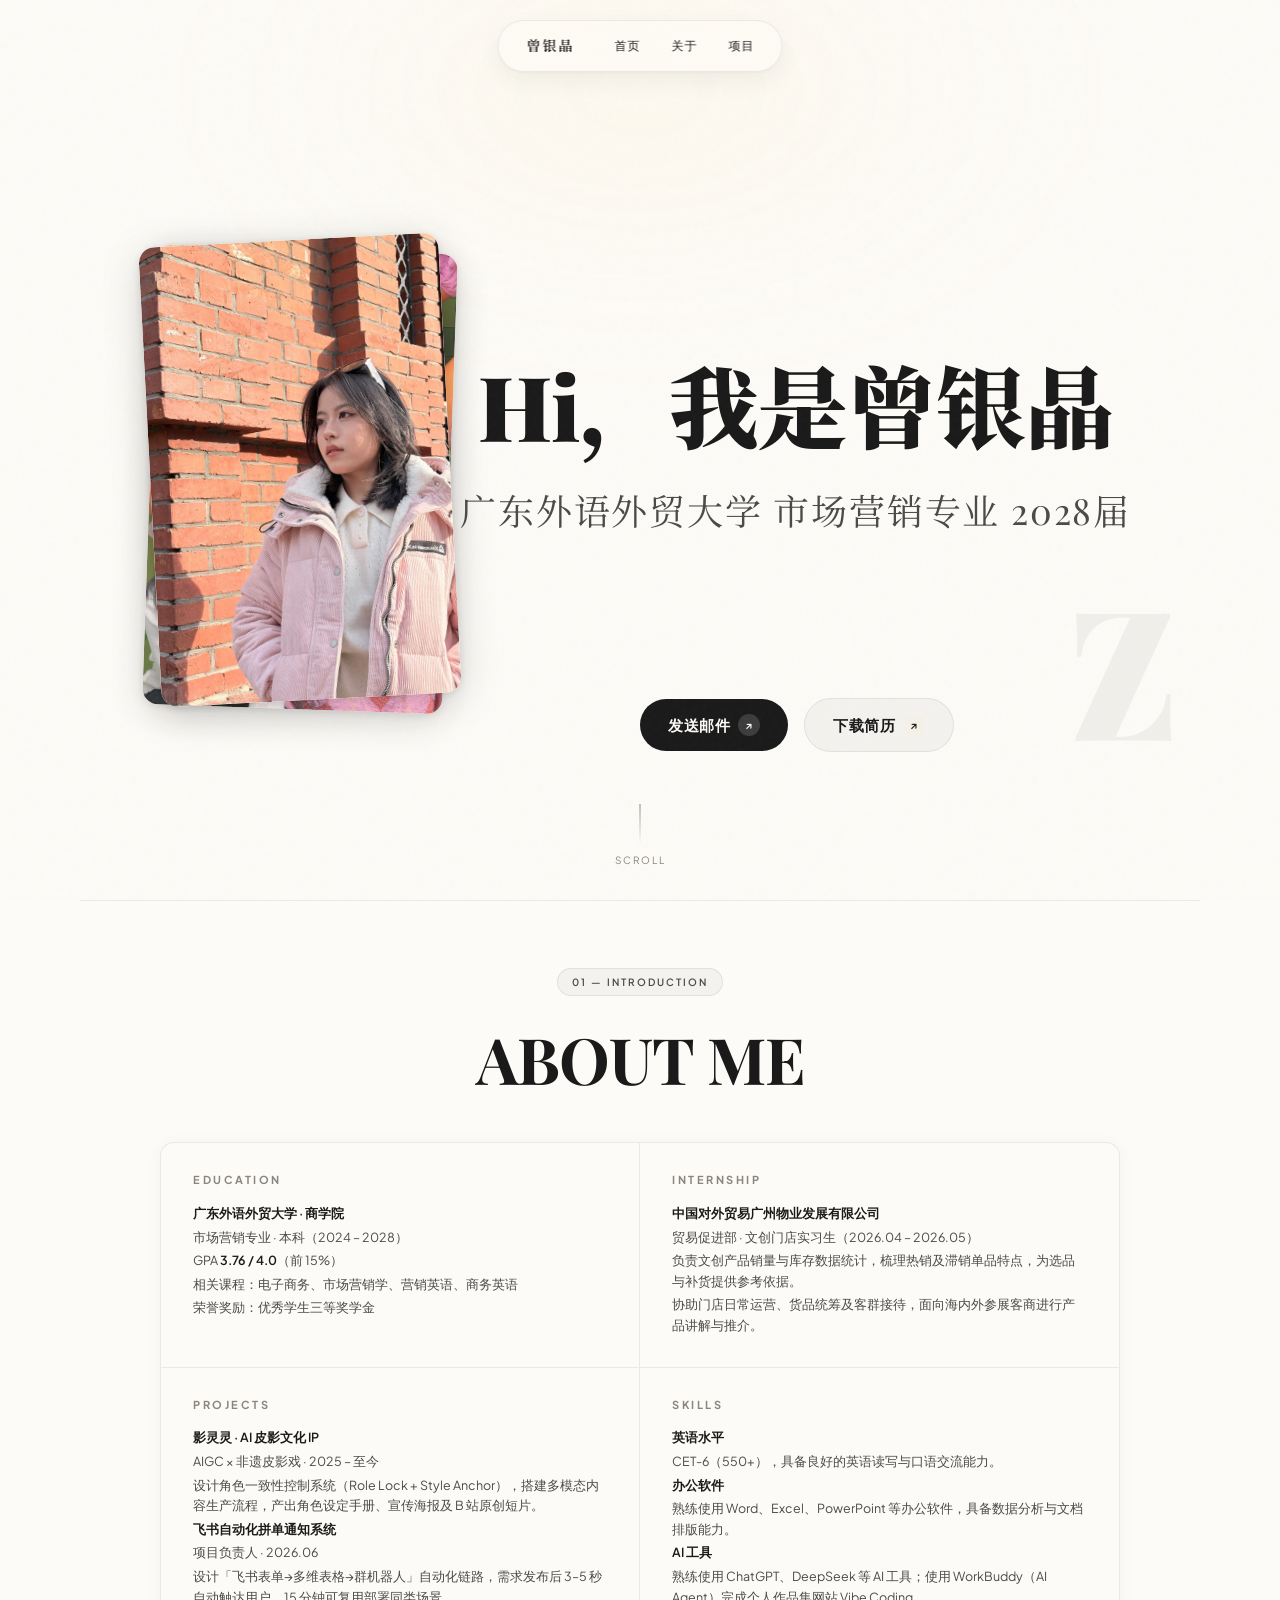
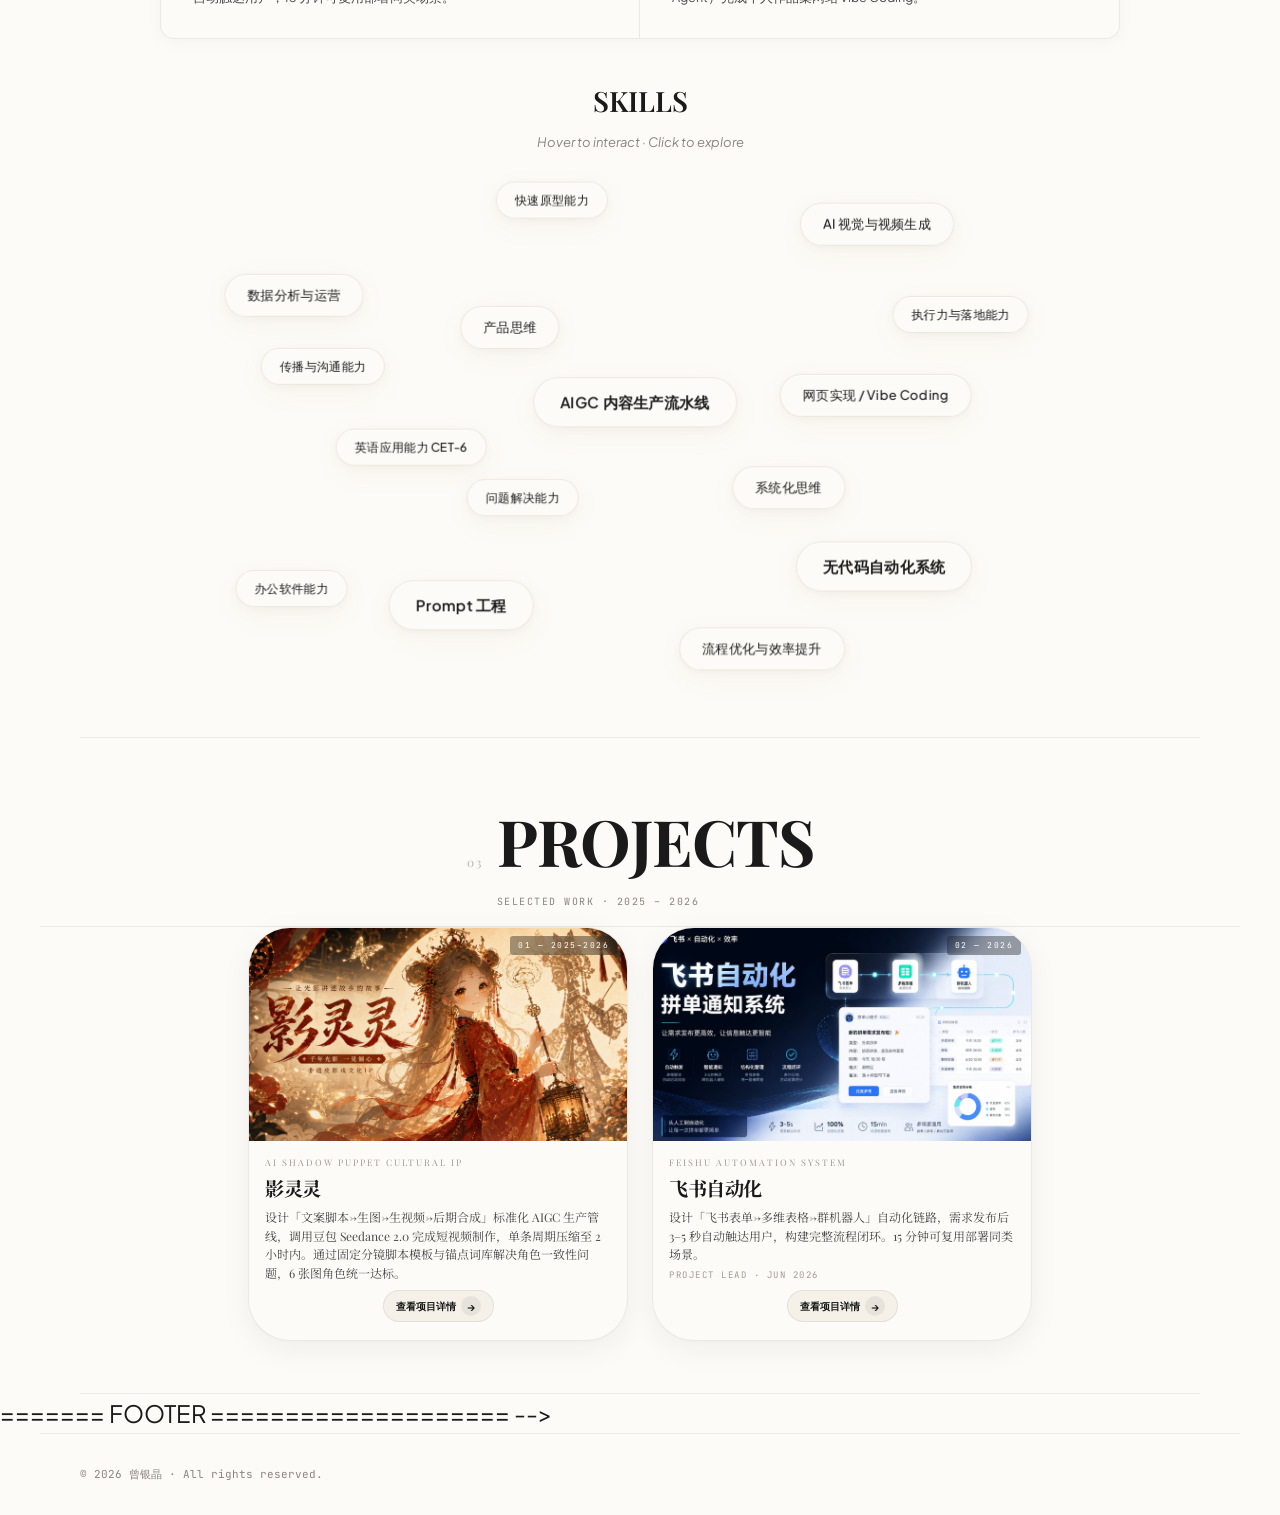
==== commit 6efe600d: "修复移动端发送邮件按钮消失问题：添加 z-index 和 !important" ====
--- a/index.html
+++ b/index.html
@@ -1470,15 +1470,23 @@
         transform: none;
         width: 100%;
         max-width: 320px;
-        display: flex;
-        flex-direction: column;
+        display: flex !important;
+        flex-direction: column !important;
         align-items: stretch;
         gap: 14px;
         margin-top: 0;
+        margin-bottom: 32px;
         /* 移动端：按钮立即显示 */
-        opacity: 1;
-        visibility: visible;
+        opacity: 1 !important;
+        visibility: visible !important;
         transform: none;
+        z-index: 10;
+      }
+
+      .hero-cta-row .hero-cta {
+        display: flex !important;
+        opacity: 1 !important;
+        visibility: visible !important;
       }
 
       .hero-cta {
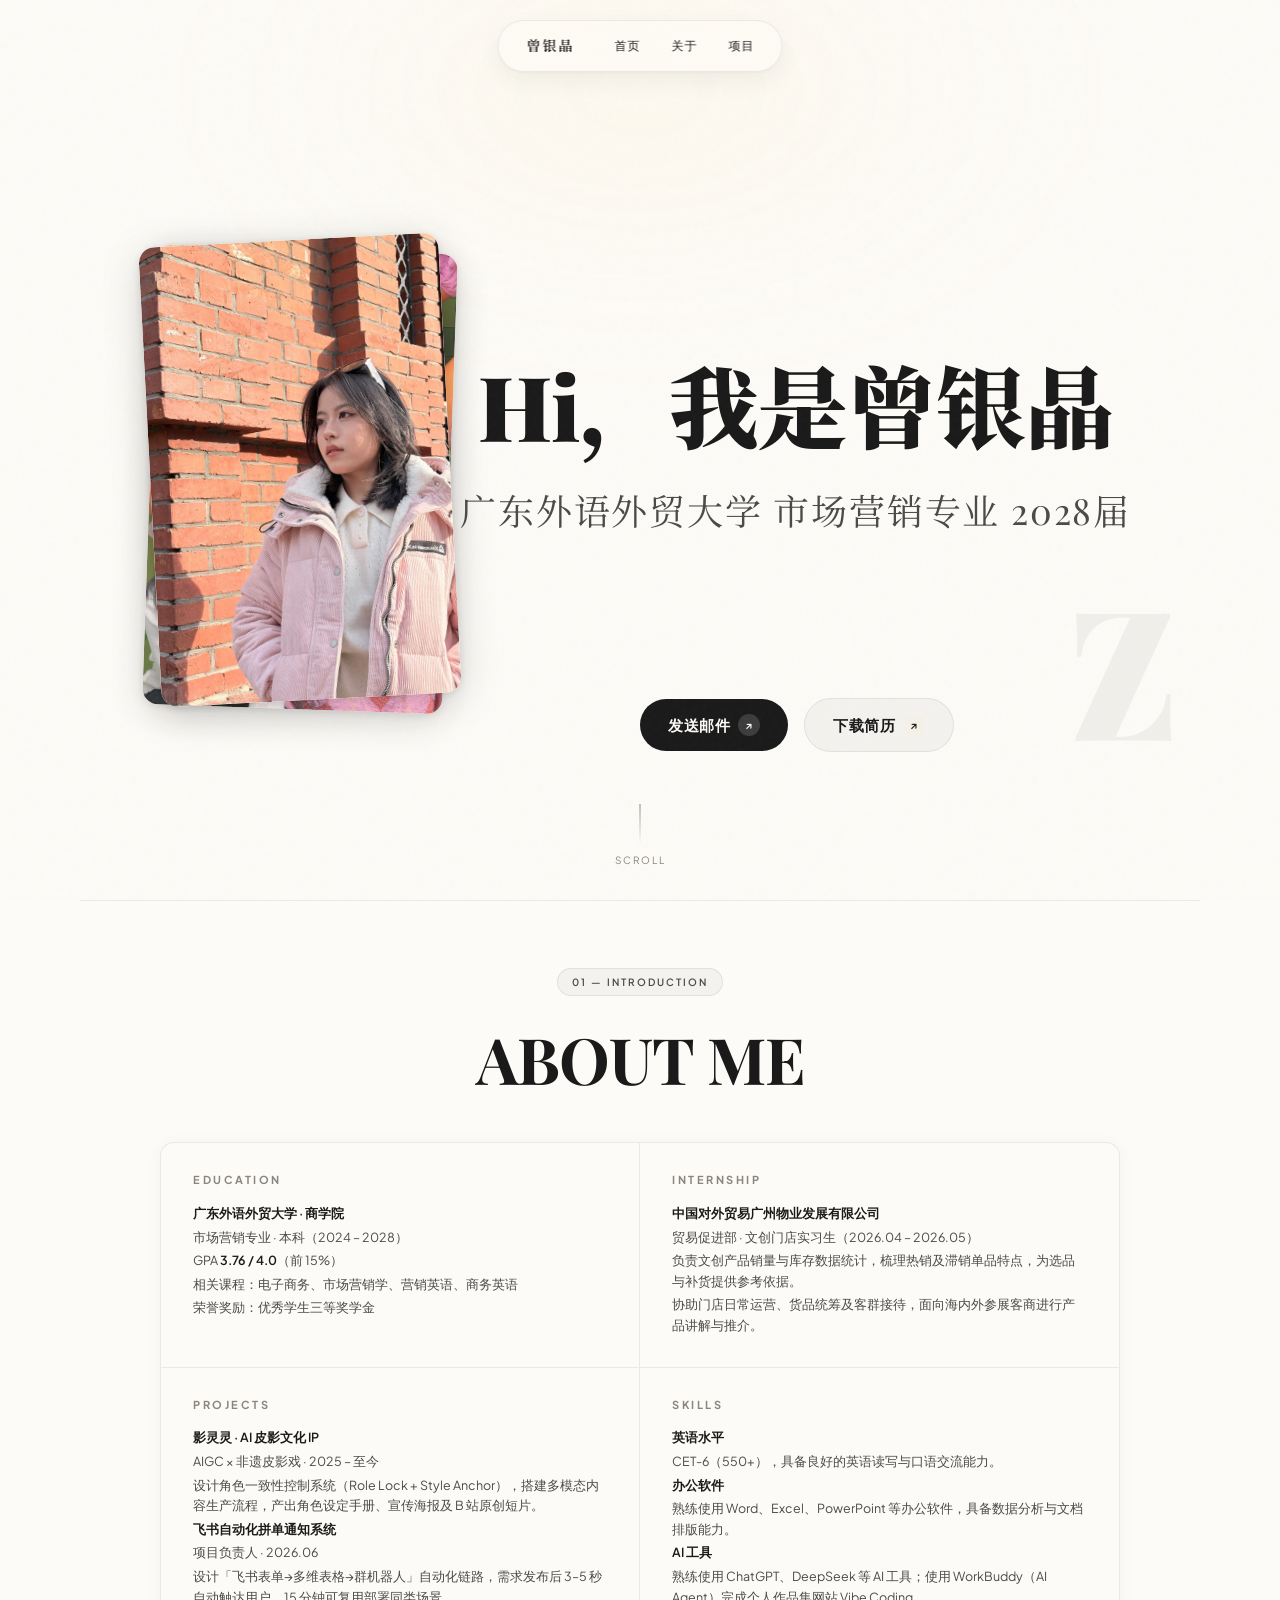
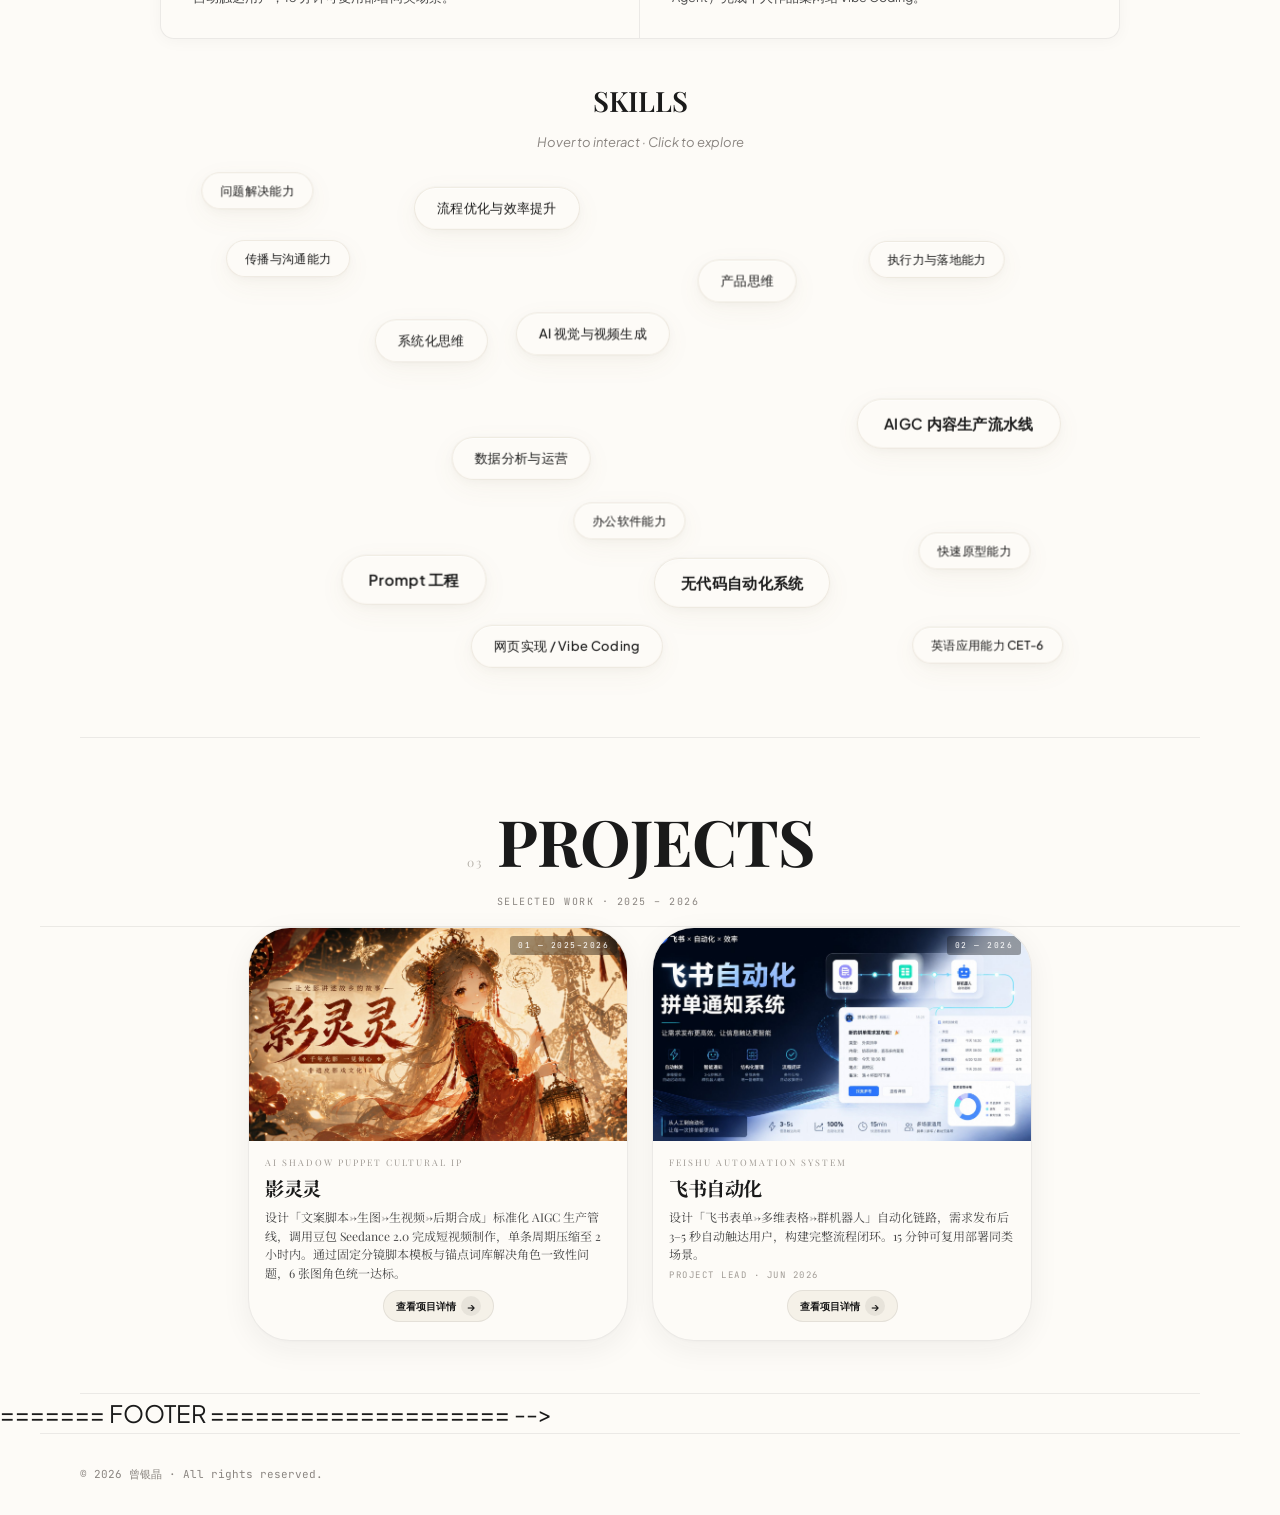
==== commit 15f3a878: "修复移动端按钮样式 - 改成和PC端一样的按钮样式" ====
--- a/index.html
+++ b/index.html
@@ -1198,11 +1198,38 @@
       .section { padding: 64px 20px; }
       .section-divider { width: calc(100% - 40px); }
 
-      .hero { padding: 90px 16px 28px; min-height: auto; flex-direction: row; align-items: flex-start; flex-wrap: wrap; gap: 16px; }
-      .hero-left { width: 35%; display: flex; justify-content: center; align-items: flex-start; }
-      .hero-cta-row { position: relative; bottom: auto; left: auto; transform: none; margin-top: 16px; flex-wrap: wrap; justify-content: flex-start; }
-      .hero-cta { padding: 10px 20px; font-size: 13px; }
-      .hero-right { width: 65%; display: flex; flex-direction: column; align-items: flex-start; }
+      .hero {
+        flex-direction: column !important;
+        align-items: center;
+        justify-content: flex-start;
+        padding: 80px 20px 40px;
+        min-height: 100vh;
+        gap: 0;
+      }
+      .hero-left { width: 100%; display: flex; justify-content: center; margin-bottom: 20px; }
+      .hero-cta-row {
+        position: relative !important;
+        display: flex !important;
+        flex-direction: column !important;
+        align-items: stretch;
+        width: 100% !important;
+        max-width: 320px !important;
+        margin: 16px auto 32px auto !important;
+        gap: 14px !important;
+        opacity: 1 !important;
+        visibility: visible !important;
+        z-index: 999 !important;
+      }
+      .hero-cta {
+        display: flex !important;
+        visibility: visible !important;
+        opacity: 1 !important;
+        padding: 14px 24px;
+        font-size: 15px;
+        width: 100% !important;
+        z-index: 1000 !important;
+      }
+      .hero-right { width: 100%; display: flex; flex-direction: column; align-items: center; margin-bottom: 16px; text-align: center; }
       .hero-photo-stack {
           width: 120px;
           height: 160px;
@@ -1500,15 +1527,15 @@
       }
 
       .hero-cta--primary {
-        background: var(--accent);
-        color: #fff;
+        background: var(--text-dark);
+        color: var(--bg-primary);
         border: none;
       }
 
       .hero-cta--secondary {
-        background: transparent;
-        color: var(--text);
-        border: 1.5px solid var(--border);
+        background: var(--bg-shell);
+        color: var(--text-dark);
+        border: 1px solid var(--border-hairline);
       }
 
       /* 4. Scroll indicator (bottom) */
@@ -1565,6 +1592,54 @@
       }
     }
 
+
+    /* ============================================
+       MOBILE CTA FORCE VISIBLE (max-width: 768px)
+       ============================================ */
+    @media (max-width: 768px) {
+      .hero {
+        overflow: visible !important;
+      }
+
+      .hero-cta-row {
+        display: flex !important;
+        flex-direction: column !important;
+        visibility: visible !important;
+        opacity: 1 !important;
+        position: relative !important;
+        z-index: 999 !important;
+        width: 100% !important;
+        max-width: 340px !important;
+        margin-left: auto !important;
+        margin-right: auto !important;
+        margin-top: 20px !important;
+        margin-bottom: 36px !important;
+        gap: 14px !important;
+      }
+
+      .hero-cta-row .hero-cta {
+        display: flex !important;
+        visibility: visible !important;
+        opacity: 1 !important;
+        z-index: 1000 !important;
+        width: 100% !important;
+        pointer-events: auto !important;
+      }
+
+      .hero-cta-row .hero-cta--primary {
+        display: flex !important;
+        visibility: visible !important;
+        opacity: 1 !important;
+        background: var(--text-dark) !important;
+        color: var(--bg-primary) !important;
+      }
+
+      .hero-cta-row .hero-cta--secondary {
+        display: flex !important;
+        visibility: visible !important;
+        opacity: 1 !important;
+      }
+    }
   </style>
 </head>
 
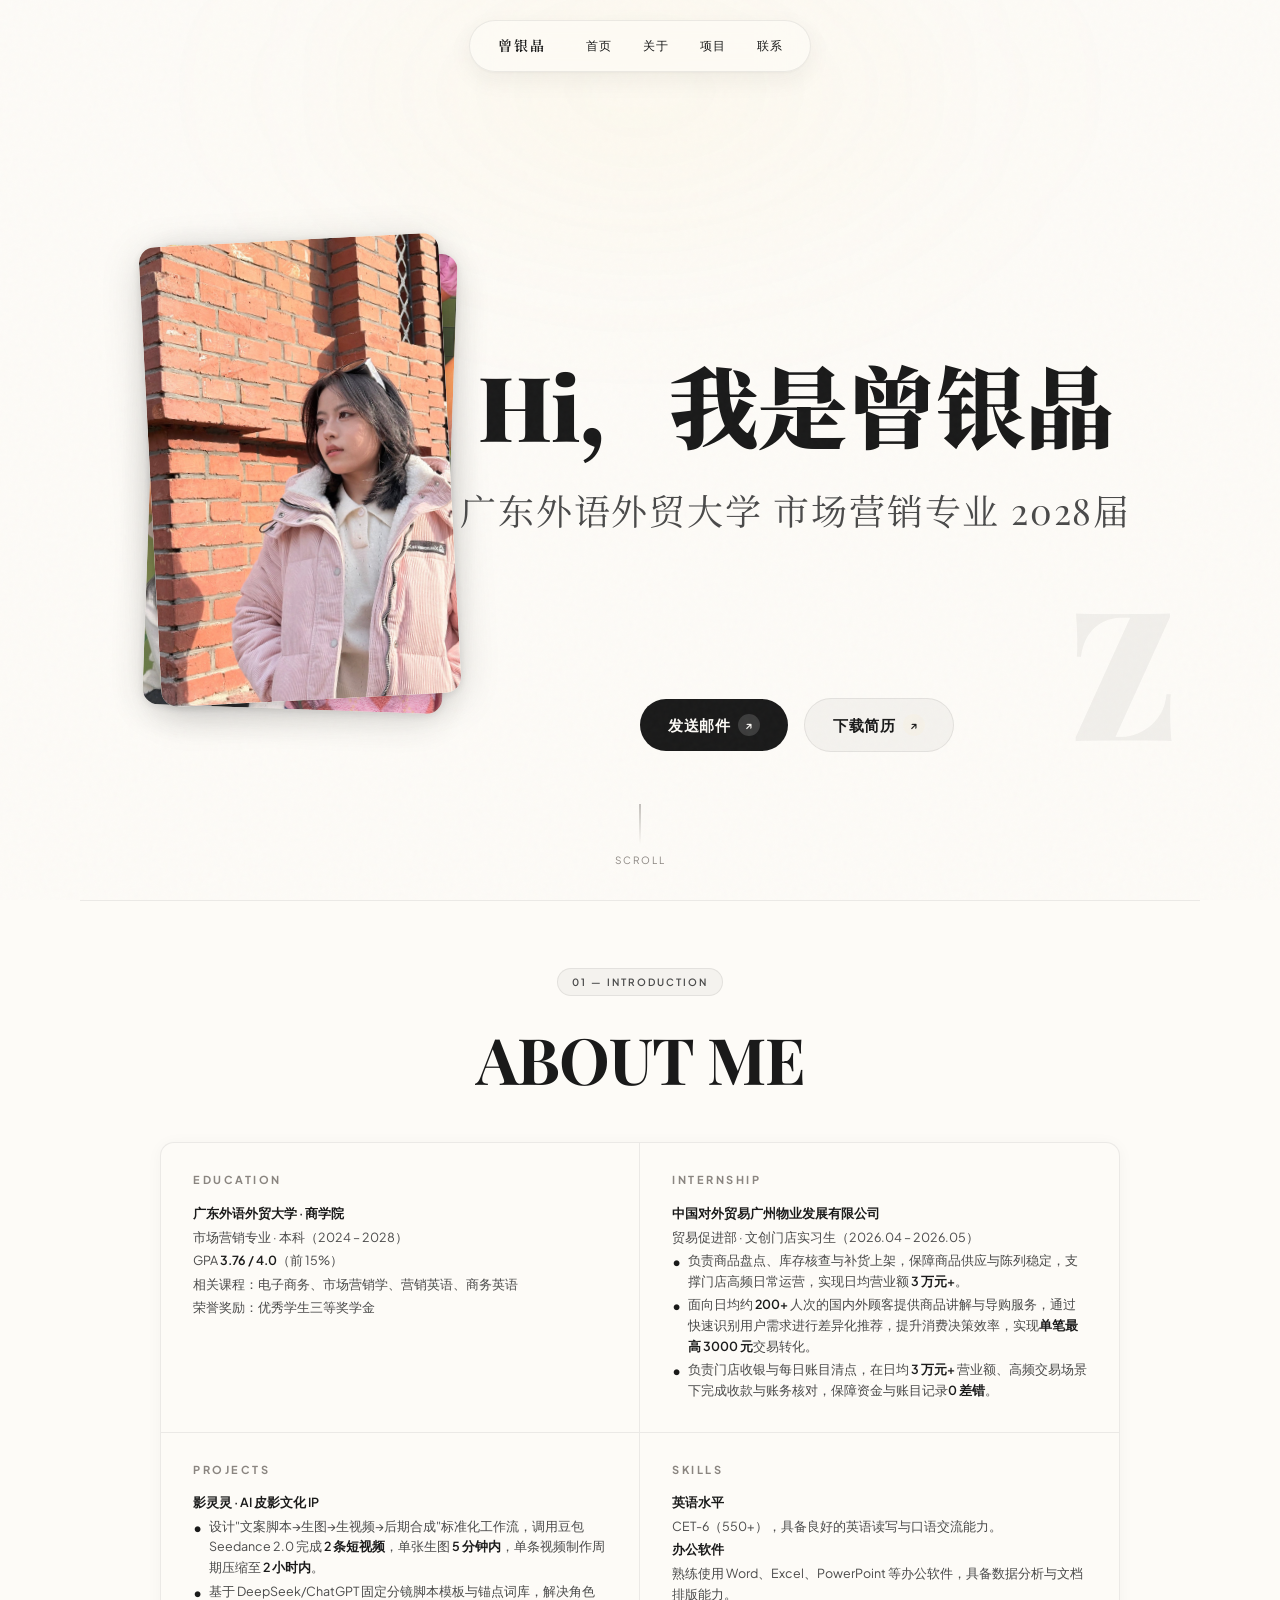
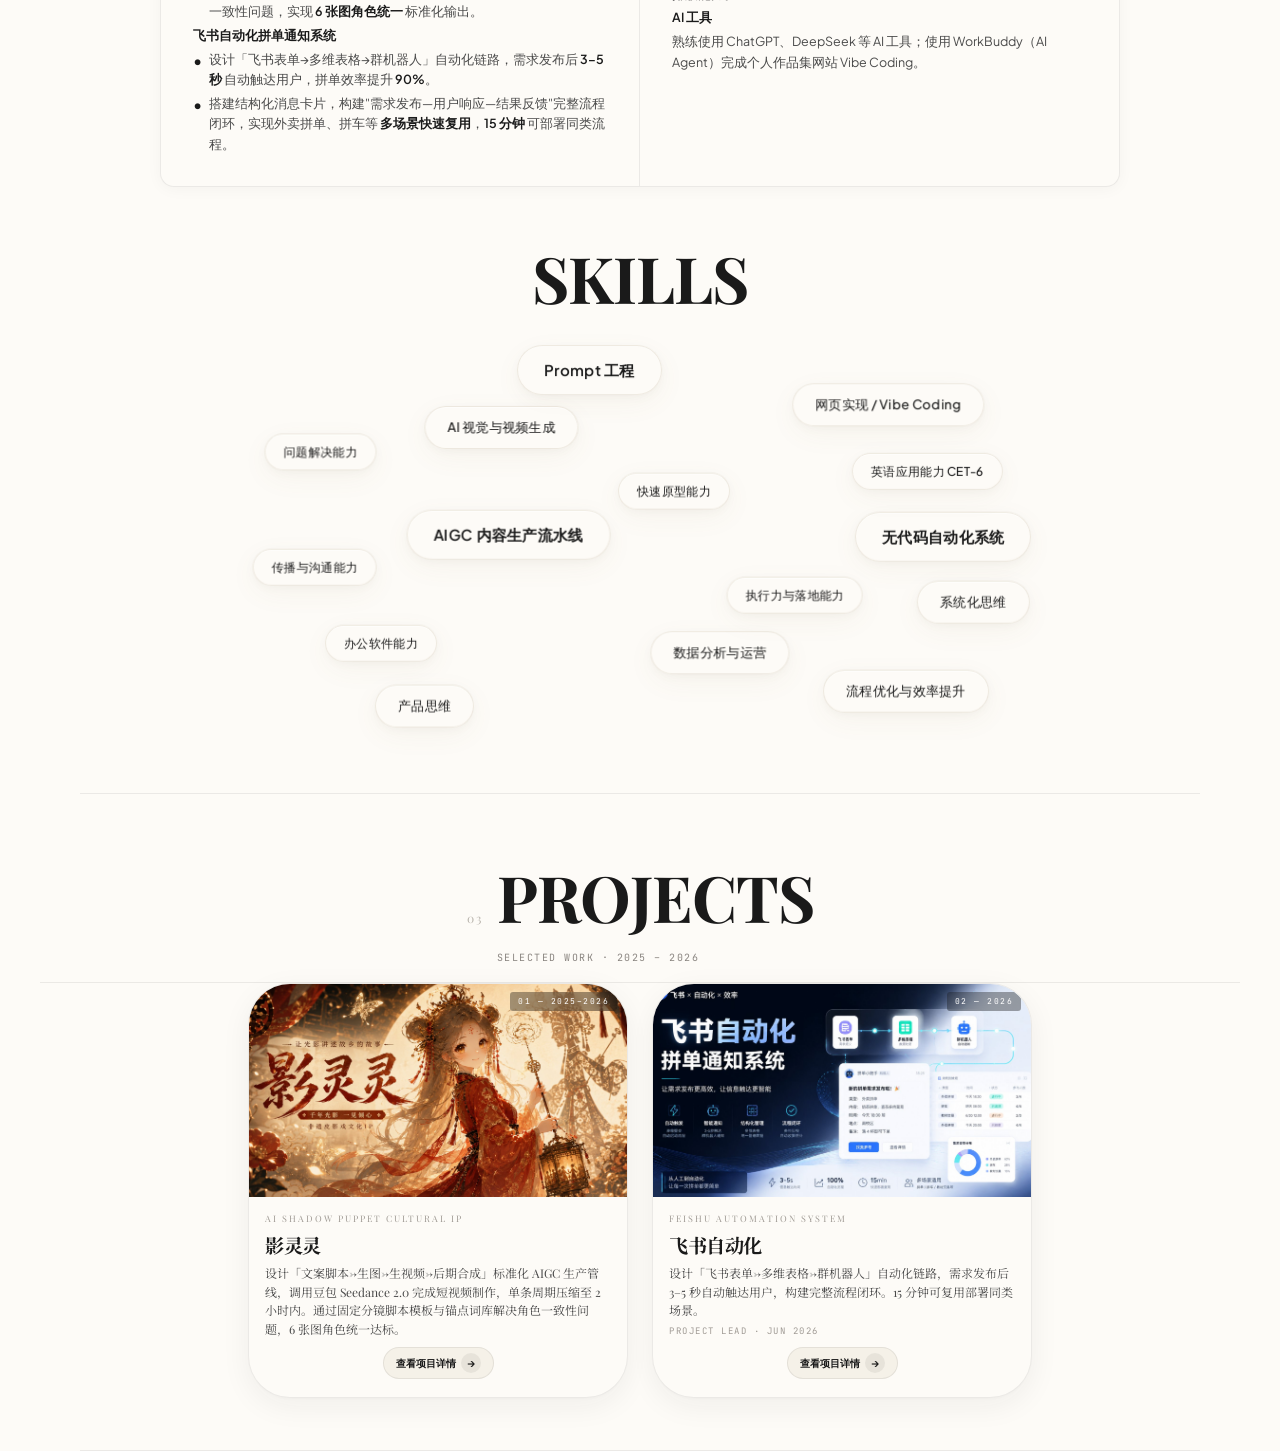
==== commit 23297e3e: "feat: 作品集全页优化 — 导航栏添加联系链接 / About Me 简历更新 / 影灵灵Pipeline手机端适配 / 相册拖拽bug修复 / 删除角色描述" ====
--- a/index.html
+++ b/index.html
@@ -195,6 +195,7 @@
       z-index: 999;
       flex-direction: column;
       align-items: center; justify-content: flex-start;
+      padding-top: 100px;
       gap: 0;
       transition: opacity 0.6s var(--ease-lux);
     }
@@ -218,6 +219,7 @@
     .mobile-nav.show a:nth-child(1) { transition-delay: 100ms; }
     .mobile-nav.show a:nth-child(2) { transition-delay: 180ms; }
     .mobile-nav.show a:nth-child(3) { transition-delay: 260ms; }
+    .mobile-nav.show a:nth-child(4) { transition-delay: 340ms; }
 
     /* ============================================
        EYEBROW TAGS (pill badges before headings)
@@ -566,16 +568,24 @@
     }
     .about-card-col strong { color: var(--text-dark); font-weight: 600; }
 
+    /* About Me 描述段落黑点 */
+    .about-bullet { position: relative; padding-left: 16px; }
+    .about-bullet::before {
+      content: "•";
+      position: absolute;
+      left: 0;
+      top: 0;
+      color: var(--text-dark);
+      font-weight: 700;
+      font-size: 14px;
+      line-height: inherit;
+    }
+
     /* ============================================
        SKILLS — Glassmorphism Floating Nebula
        ============================================ */
     .skills-section { margin-top: 40px; }
-    .skills-section h3 {
-      font-family: var(--font-serif);
-      font-size: 28px; font-weight: 600;
-      margin-bottom: 8px;
-      text-align: center;
-    }
+
     .skills-subtitle {
       text-align: center;
       font-size: 13px; color: var(--text-light);
@@ -589,7 +599,7 @@
       width: 100%;
       max-width: 900px;
       margin: 0 auto;
-      height: 520px;
+      height: 400px;
       overflow: visible;
       cursor: default;
     }
@@ -1116,21 +1126,6 @@
     }
 
     /* ============================================
-       FOOTER
-       ============================================ */
-    footer {
-      border-top: 1px solid var(--border-hairline);
-      padding: 32px 40px;
-      display: flex; justify-content: space-between; align-items: center;
-      font-family: var(--font-mono);
-      font-size: 11px; color: var(--text-light);
-      max-width: 1200px;
-      margin: 0 auto;
-    }
-    footer a { color: var(--text-medium); }
-    footer a:hover { opacity: 0.6; }
-
-    /* ============================================
        SCROLL REVEAL — blur + translate + opacity
        ============================================ */
     .fade-up {
@@ -1176,10 +1171,10 @@
       .timeline::before { left: 16px; }
       .timeline-dot { width: 33px; min-width: 33px; font-size: 12px; }
 
-      .skill-nebula { height: 460px; max-width: 100%; }
+      .skill-nebula { height: 340px; max-width: 100%; }
 
       /* Hero: keep row on tablet, shrink photo */
-      .hero { padding: 90px 24px 40px 120px; gap: 20px; }
+      .hero { padding: 120px 24px 40px 120px; gap: 20px; }
       .hero-photo-stack { width: 260px; height: 65vh; max-height: 480px; }
       .hero-photo-card { width: 230px; height: 360px; }
       .hero-photo-card.bottom { transform: translate(-45%, -47%) rotate(2deg); }
@@ -1202,7 +1197,7 @@
         flex-direction: column !important;
         align-items: center;
         justify-content: flex-start;
-        padding: 80px 20px 40px;
+        padding: 110px 20px 40px;
         min-height: 100vh;
         gap: 0;
       }
@@ -1270,7 +1265,7 @@
       .about-photo-card.bottom { transform: translate(12px, -10px) rotate(3deg); }
       .about-intro-bio p { font-size: 13px; }
 
-      .skill-nebula { height: 420px; }
+      .skill-nebula { height: 300px; }
       .skill-tag--lg { padding: 8px 18px; }
       .skill-tag--lg .skill-tag-icon { font-size: 14px; }
       .skill-tag--lg .skill-tag-text { font-size: 12px; }
@@ -1416,7 +1411,7 @@
         flex-direction: column;
         align-items: center;
         justify-content: flex-start;
-        padding: 90px 24px 40px;
+        padding: 120px 24px 40px;
         min-height: 100vh;
         gap: 0;
       }
@@ -1653,6 +1648,7 @@
       <a class="nav-link" data-target="hero">首页</a>
       <a class="nav-link" data-target="about">关于</a>
       <a class="nav-link" data-target="projects">项目</a>
+      <a class="nav-link" data-target="contact">联系</a>
     </div>
 
     <!-- Mobile hamburger — X morph -->
@@ -1666,6 +1662,7 @@
     <a data-target="hero" onclick="closeMobileNav()">首页</a>
     <a data-target="about" onclick="closeMobileNav()">关于</a>
     <a data-target="projects" onclick="closeMobileNav()">项目</a>
+    <a data-target="contact" onclick="closeMobileNav()">联系</a>
   </div>
 
 
@@ -1689,7 +1686,7 @@
     
 
     <!-- CTA buttons (mobile: below photo) -->
-    <div class="hero-cta-row">
+    <div class="hero-cta-row" id="contact">
       <a href="mailto:LinWan1020@163.com" class="hero-cta hero-cta--primary">
         发送邮件
         <span class="hero-cta-icon">↗</span>
@@ -1749,18 +1746,19 @@
           <h4>INTERNSHIP</h4>
           <p><strong>中国对外贸易广州物业发展有限公司</strong></p>
           <p>贸易促进部 · 文创门店实习生（2026.04 – 2026.05）</p>
-          <p>负责文创产品销量与库存数据统计，梳理热销及滞销单品特点，为选品与补货提供参考依据。</p>
-          <p>协助门店日常运营、货品统筹及客群接待，面向海内外参展客商进行产品讲解与推介。</p>
+          <p class="about-bullet">负责商品盘点、库存核查与补货上架，保障商品供应与陈列稳定，支撑门店高频日常运营，实现日均营业额 <strong>3 万元+</strong>。</p>
+          <p class="about-bullet">面向日均约 <strong>200+</strong> 人次的国内外顾客提供商品讲解与导购服务，通过快速识别用户需求进行差异化推荐，提升消费决策效率，实现<strong>单笔最高 3000 元</strong>交易转化。</p>
+          <p class="about-bullet">负责门店收银与每日账目清点，在日均 <strong>3 万元+</strong> 营业额、高频交易场景下完成收款与账务核对，保障资金与账目记录<strong>0 差错</strong>。</p>
         </div>
         <!-- 左下：项目经历 -->
         <div class="about-card-col">
           <h4>PROJECTS</h4>
           <p><strong>影灵灵 · AI 皮影文化 IP</strong></p>
-          <p>AIGC × 非遗皮影戏 · 2025 – 至今</p>
-          <p>设计角色一致性控制系统（Role Lock + Style Anchor），搭建多模态内容生产流程，产出角色设定手册、宣传海报及 B 站原创短片。</p>
+          <p class="about-bullet">设计"文案脚本→生图→生视频→后期合成"标准化工作流，调用豆包 Seedance 2.0 完成 <strong>2 条短视频</strong>，单张生图 <strong>5 分钟内</strong>，单条视频制作周期压缩至 <strong>2 小时内</strong>。</p>
+          <p class="about-bullet">基于 DeepSeek/ChatGPT 固定分镜脚本模板与锚点词库，解决角色一致性问题，实现 <strong>6 张图角色统一</strong> 标准化输出。</p>
           <p><strong>飞书自动化拼单通知系统</strong></p>
-          <p>项目负责人 · 2026.06</p>
-          <p>设计「飞书表单→多维表格→群机器人」自动化链路，需求发布后 3–5 秒自动触达用户，15 分钟可复用部署同类场景。</p>
+          <p class="about-bullet">设计「飞书表单→多维表格→群机器人」自动化链路，需求发布后 <strong>3–5 秒</strong> 自动触达用户，拼单效率提升 <strong>90%</strong>。</p>
+          <p class="about-bullet">搭建结构化消息卡片，构建"需求发布—用户响应—结果反馈"完整流程闭环，实现外卖拼单、拼车等 <strong>多场景快速复用</strong>，<strong>15 分钟</strong> 可部署同类流程。</p>
         </div>
         <!-- 右下：个人技能 -->
         <div class="about-card-col">
@@ -1777,15 +1775,13 @@
 
     <!-- Skills Nebula -->
     <div class="skills-section fade-up">
-      <h3>SKILLS</h3>
-      <p class="skills-subtitle">Hover to interact · Click to explore</p>
+      <h2 class="section-heading fade-up">SKILLS</h2>
       <div class="skill-nebula" id="skillNebula"></div>
     </div>
 
     <!-- Skill Popup Overlay -->
     <div class="skill-popup-overlay" id="skillPopupOverlay">
       <div class="skill-popup">
-        <span class="skill-popup-icon" id="skillPopupIcon">🎬</span>
         <div class="skill-popup-name" id="skillPopupName">AIGC 内容生产流水线</div>
         <p class="skill-popup-desc" id="skillPopupDesc">从0搭建"脚本→生图→生视频→后期合成"完整链路，将单视频制作压缩至2小时内，具备可复用生产管线设计能力。</p>
       </div>
@@ -1848,10 +1844,6 @@
   <hr class="section-divider">
 
 
-    ======= FOOTER ==================== -->
-  <footer>
-    <div>&copy; 2026 曾银晶 &middot; All rights reserved.</div>
-  </footer>
 
 
 
@@ -2113,8 +2105,8 @@
         el.setAttribute('data-index', idx);
         el.setAttribute('data-desc', s.desc);
         el.innerHTML = '<span class="skill-tag-text">' + s.text + '</span>';
-        el.addEventListener('click', function(e) { e.preventDefault(); e.stopPropagation(); openSkillPopup(s.icon, s.text, s.desc); });
-        el.addEventListener('pointerdown', function(e) { e.preventDefault(); e.stopPropagation(); openSkillPopup(s.icon, s.text, s.desc); });
+        el.addEventListener('click', function(e) { e.preventDefault(); e.stopPropagation(); openSkillPopup(s.text, s.desc); });
+        el.addEventListener('pointerdown', function(e) { e.preventDefault(); e.stopPropagation(); openSkillPopup(s.text, s.desc); });
         nebula.appendChild(el);
         tagEls.push(el);
       });
@@ -2385,8 +2377,7 @@
     })();
 
     // --- Skill Popup ---
-    function openSkillPopup(icon, name, desc) {
-      document.getElementById('skillPopupIcon').textContent = icon;
+    function openSkillPopup(name, desc) {
       document.getElementById('skillPopupName').textContent = name;
       document.getElementById('skillPopupDesc').textContent = desc;
       document.getElementById('skillPopupOverlay').classList.add('active');
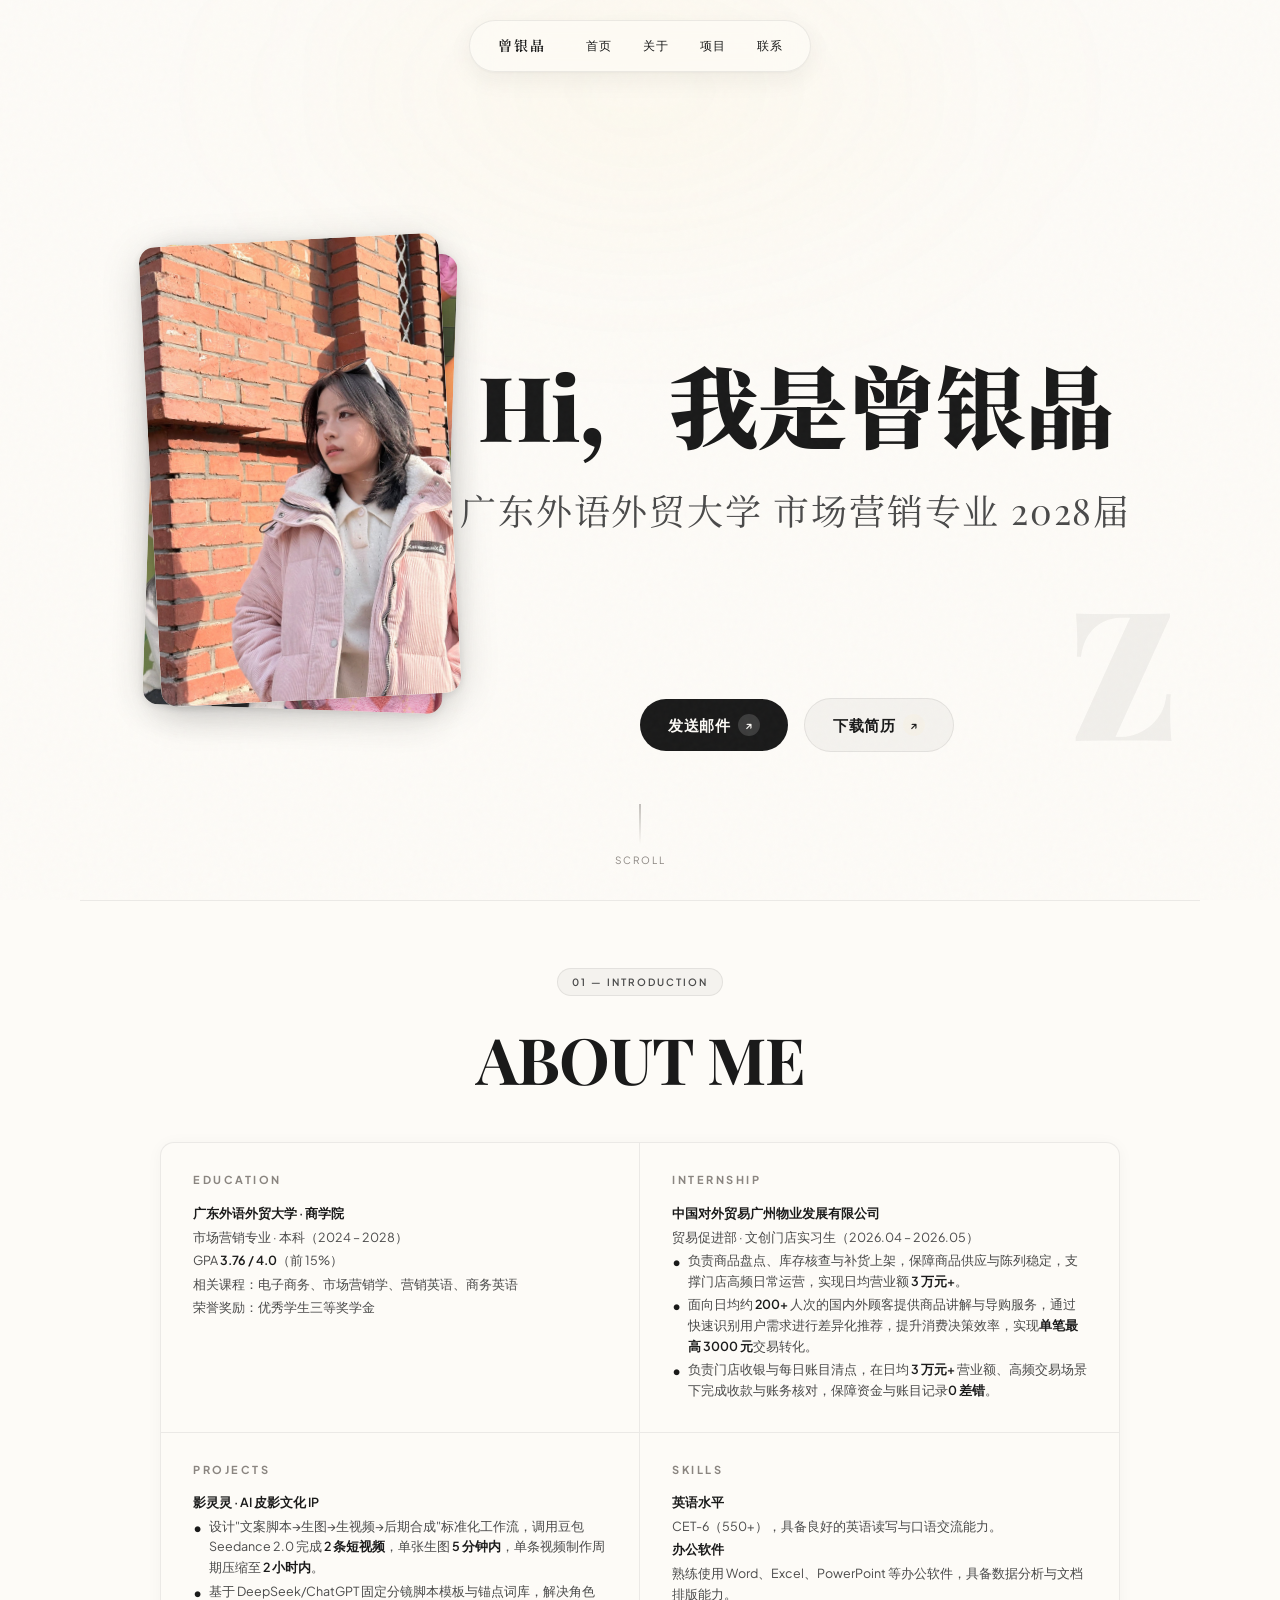
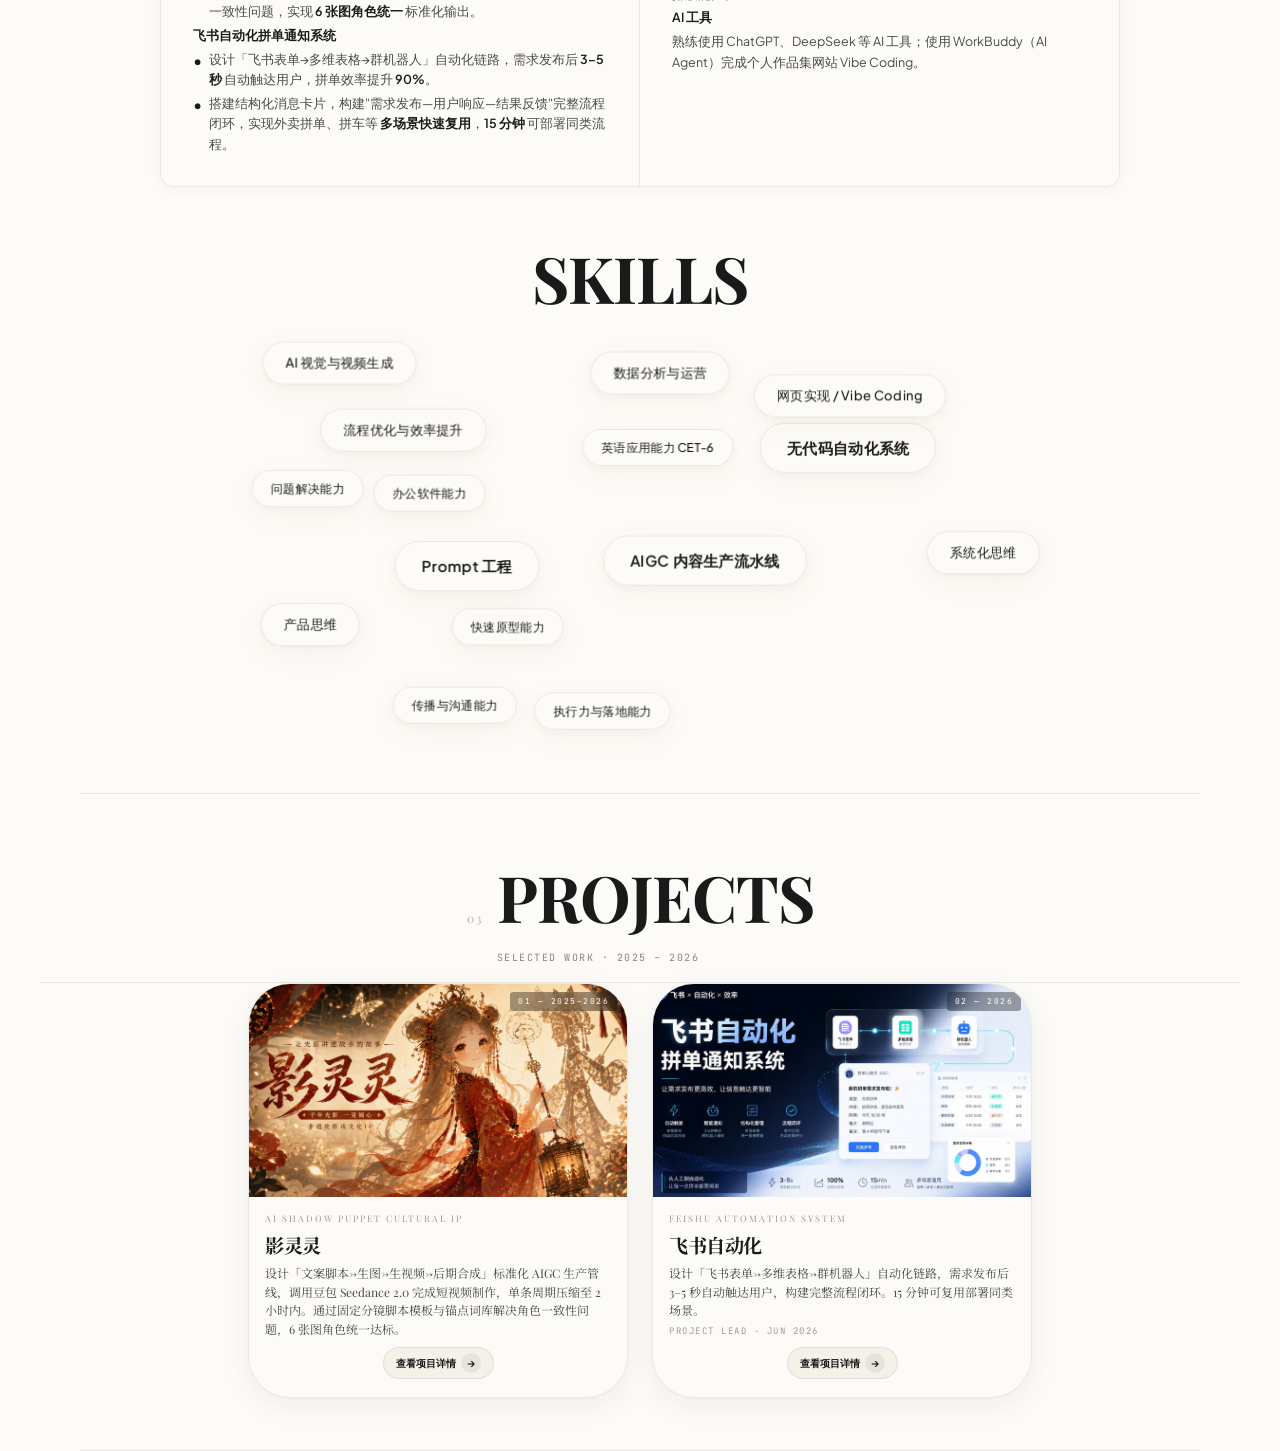
==== commit 0ca82443: "feat: 删除项目页footer的Email/Bilibili + 更新简历文件 - 删除 feishu-project.html footer 中的 Email 和 Bilibili 链接 - 更" ====
--- a/index.html
+++ b/index.html
@@ -1691,7 +1691,7 @@
         发送邮件
         <span class="hero-cta-icon">↗</span>
       </a>
-      <a href="曾银晶_简历.pdf" download class="hero-cta hero-cta--secondary">
+      <a href="files/曾银晶_简历.docx" download class="hero-cta hero-cta--secondary">
         下载简历
         <span class="hero-cta-icon">↗</span>
       </a>
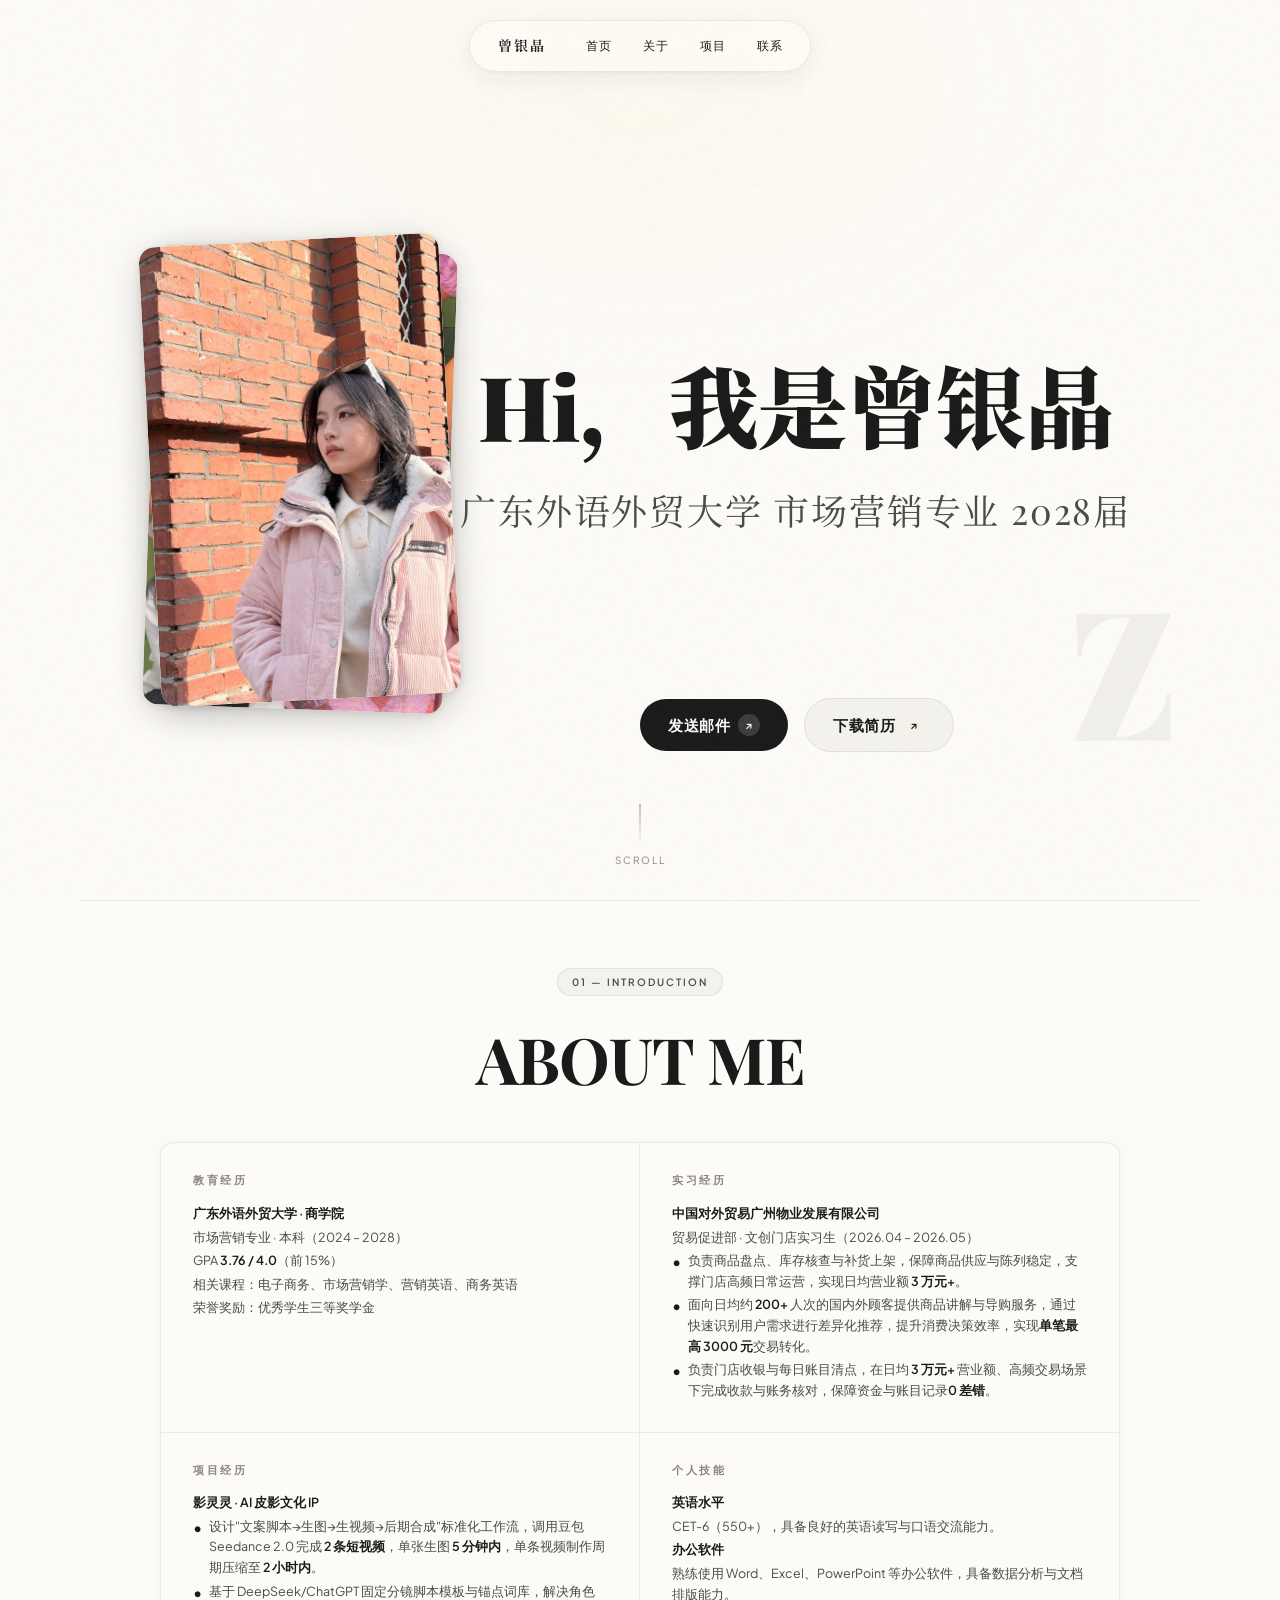
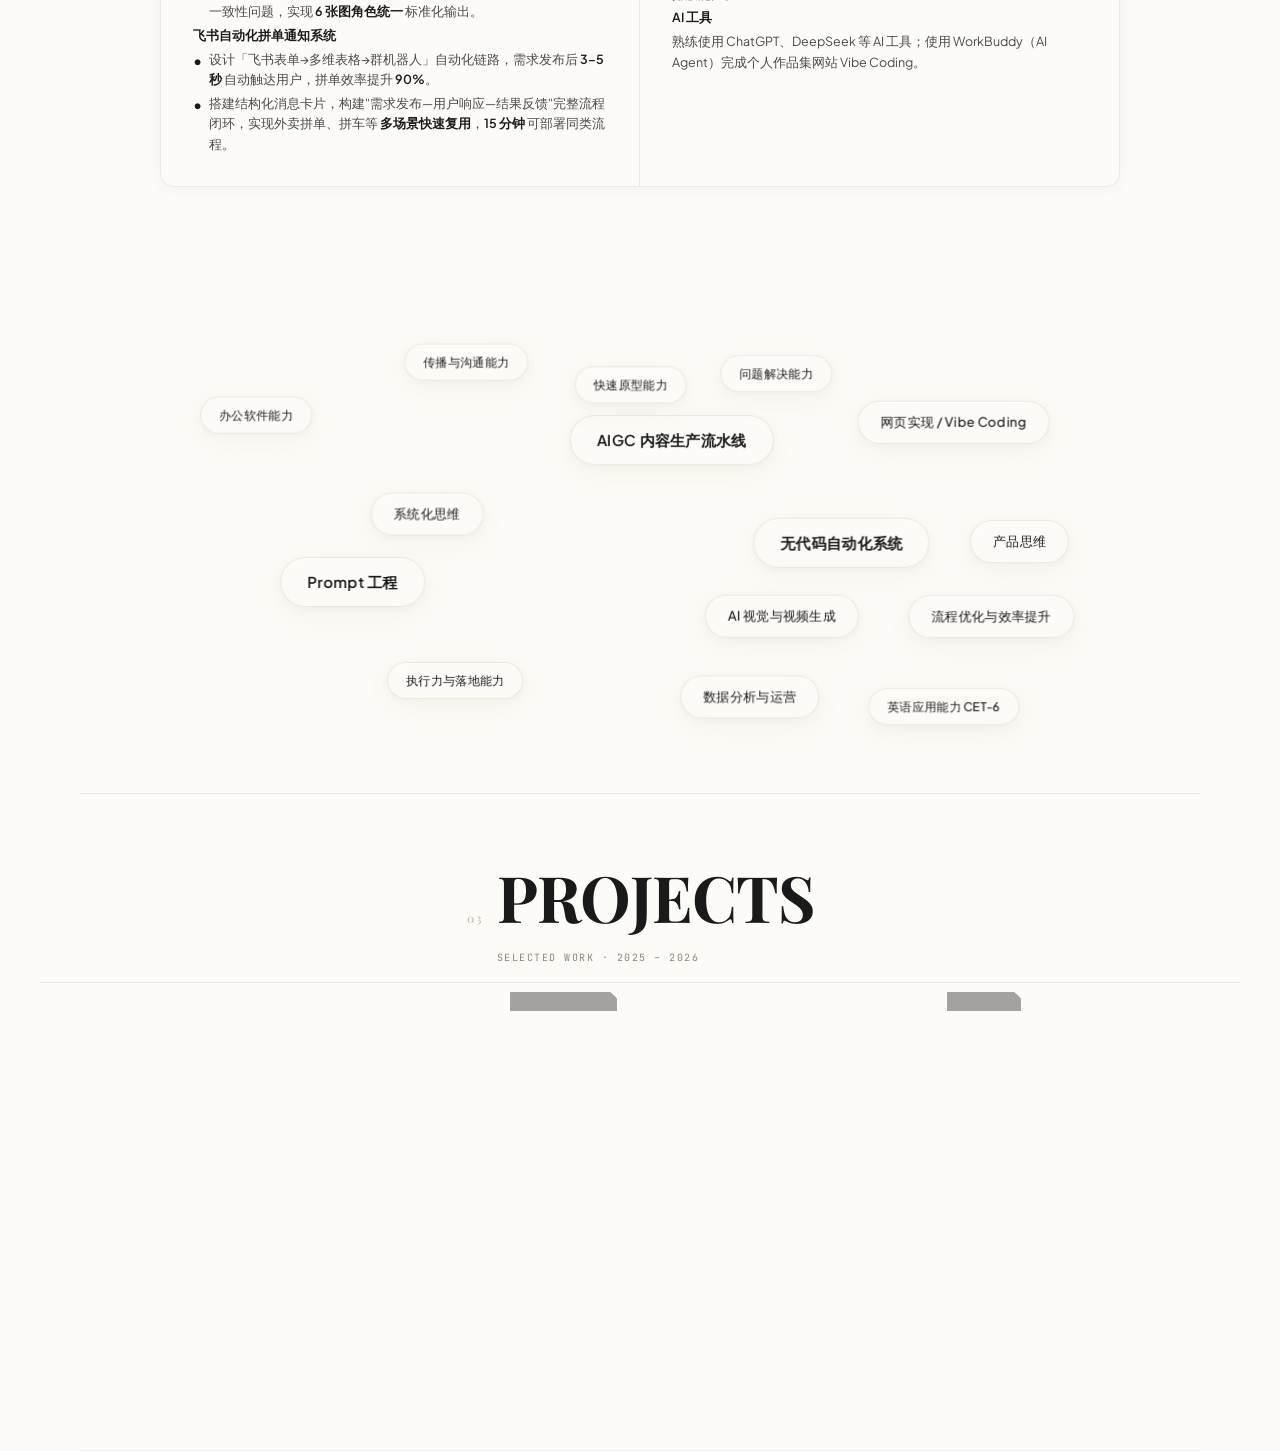
==== commit acf94190: "feat: rename resume PDF to full name (曾银晶 广东外语外贸大学 2028届 7月到岗)" ====
--- a/index.html
+++ b/index.html
@@ -1691,7 +1691,7 @@
         发送邮件
         <span class="hero-cta-icon">↗</span>
       </a>
-      <a href="files/曾银晶_简历.docx" download class="hero-cta hero-cta--secondary">
+      <a href="曾银晶 广东外语外贸大学 2028届 7月到岗.pdf" download class="hero-cta hero-cta--secondary">
         下载简历
         <span class="hero-cta-icon">↗</span>
       </a>
@@ -1734,7 +1734,7 @@
       <div class="about-card-inner">
         <!-- 左上：教育背景 -->
         <div class="about-card-col">
-          <h4>EDUCATION</h4>
+          <h4>教育经历</h4>
           <p><strong>广东外语外贸大学 · 商学院</strong></p>
           <p>市场营销专业 · 本科（2024 – 2028）</p>
           <p>GPA <strong>3.76 / 4.0</strong>（前 15%）</p>
@@ -1743,7 +1743,7 @@
         </div>
         <!-- 右上：实习经历 -->
         <div class="about-card-col">
-          <h4>INTERNSHIP</h4>
+          <h4>实习经历</h4>
           <p><strong>中国对外贸易广州物业发展有限公司</strong></p>
           <p>贸易促进部 · 文创门店实习生（2026.04 – 2026.05）</p>
           <p class="about-bullet">负责商品盘点、库存核查与补货上架，保障商品供应与陈列稳定，支撑门店高频日常运营，实现日均营业额 <strong>3 万元+</strong>。</p>
@@ -1752,7 +1752,7 @@
         </div>
         <!-- 左下：项目经历 -->
         <div class="about-card-col">
-          <h4>PROJECTS</h4>
+          <h4>项目经历</h4>
           <p><strong>影灵灵 · AI 皮影文化 IP</strong></p>
           <p class="about-bullet">设计"文案脚本→生图→生视频→后期合成"标准化工作流，调用豆包 Seedance 2.0 完成 <strong>2 条短视频</strong>，单张生图 <strong>5 分钟内</strong>，单条视频制作周期压缩至 <strong>2 小时内</strong>。</p>
           <p class="about-bullet">基于 DeepSeek/ChatGPT 固定分镜脚本模板与锚点词库，解决角色一致性问题，实现 <strong>6 张图角色统一</strong> 标准化输出。</p>
@@ -1762,7 +1762,7 @@
         </div>
         <!-- 右下：个人技能 -->
         <div class="about-card-col">
-          <h4>SKILLS</h4>
+          <h4>个人技能</h4>
           <p><strong>英语水平</strong></p>
           <p>CET-6（550+），具备良好的英语读写与口语交流能力。</p>
           <p><strong>办公软件</strong></p>
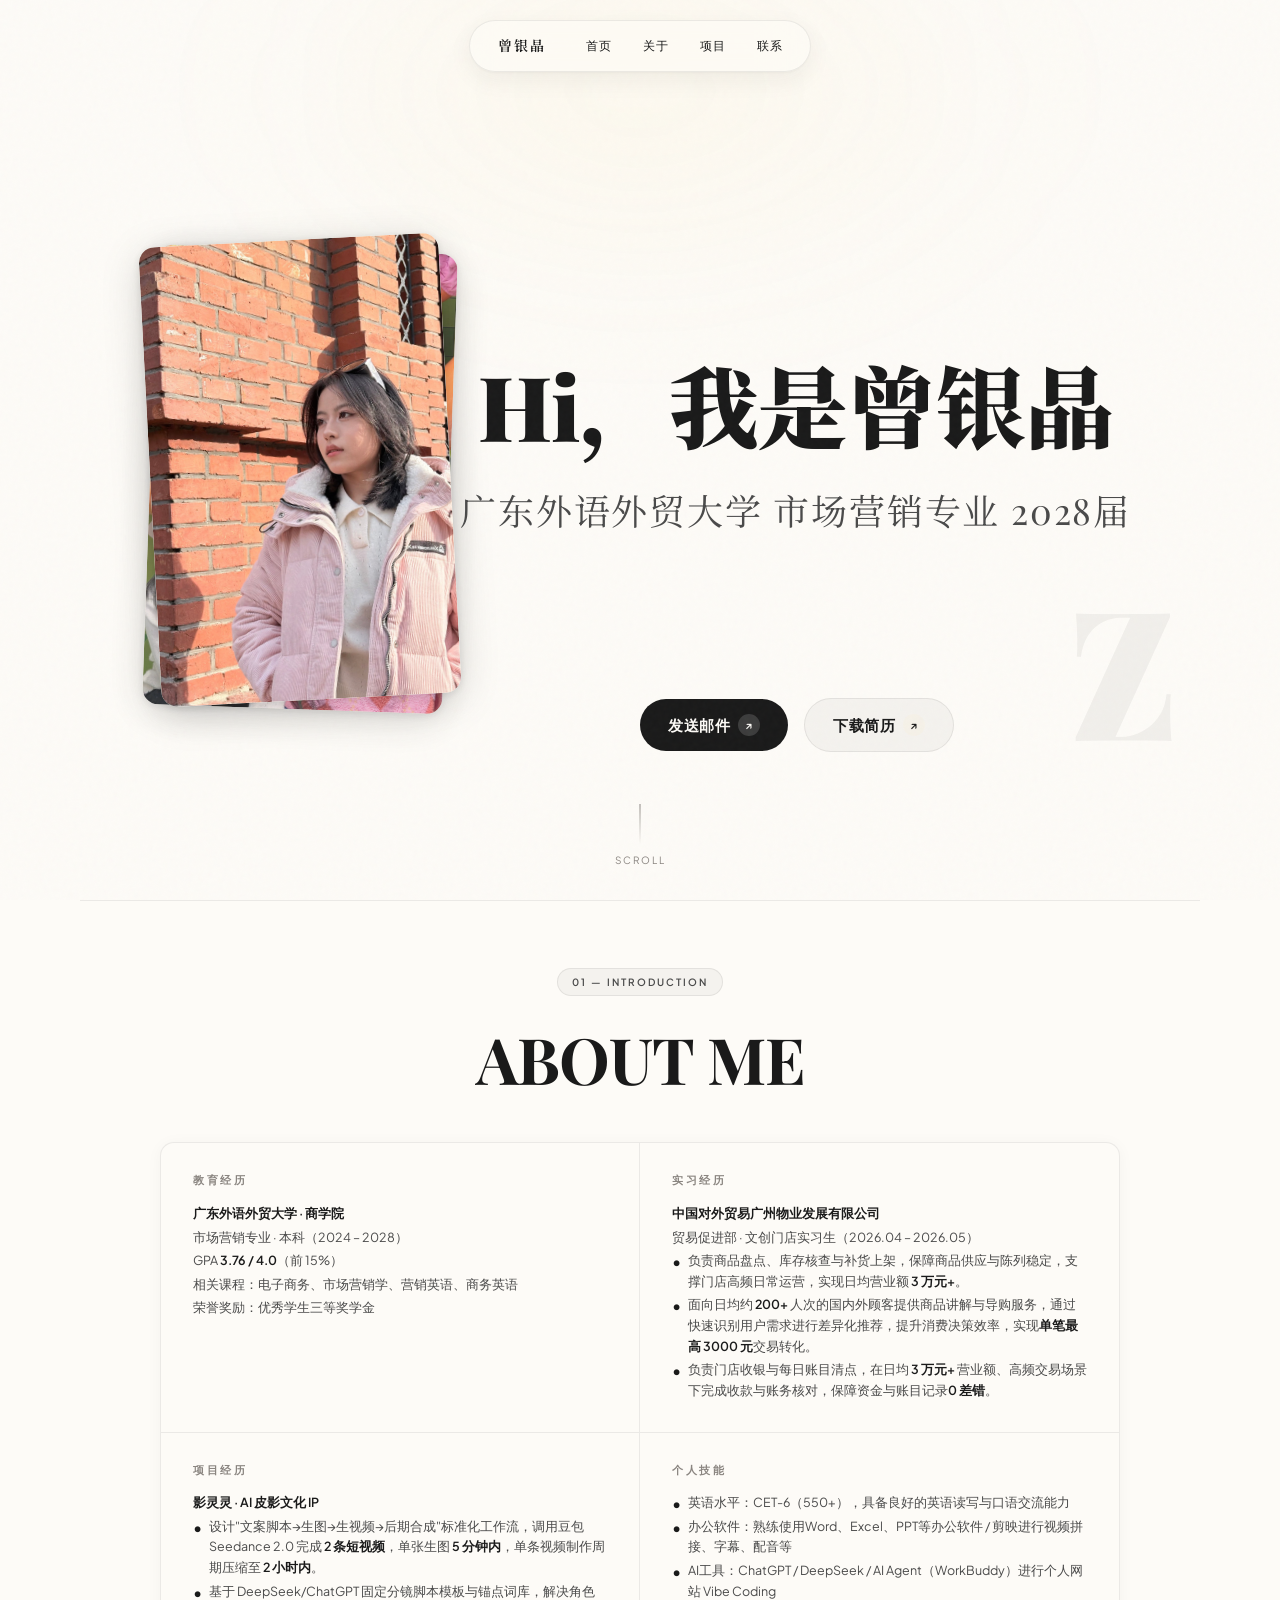
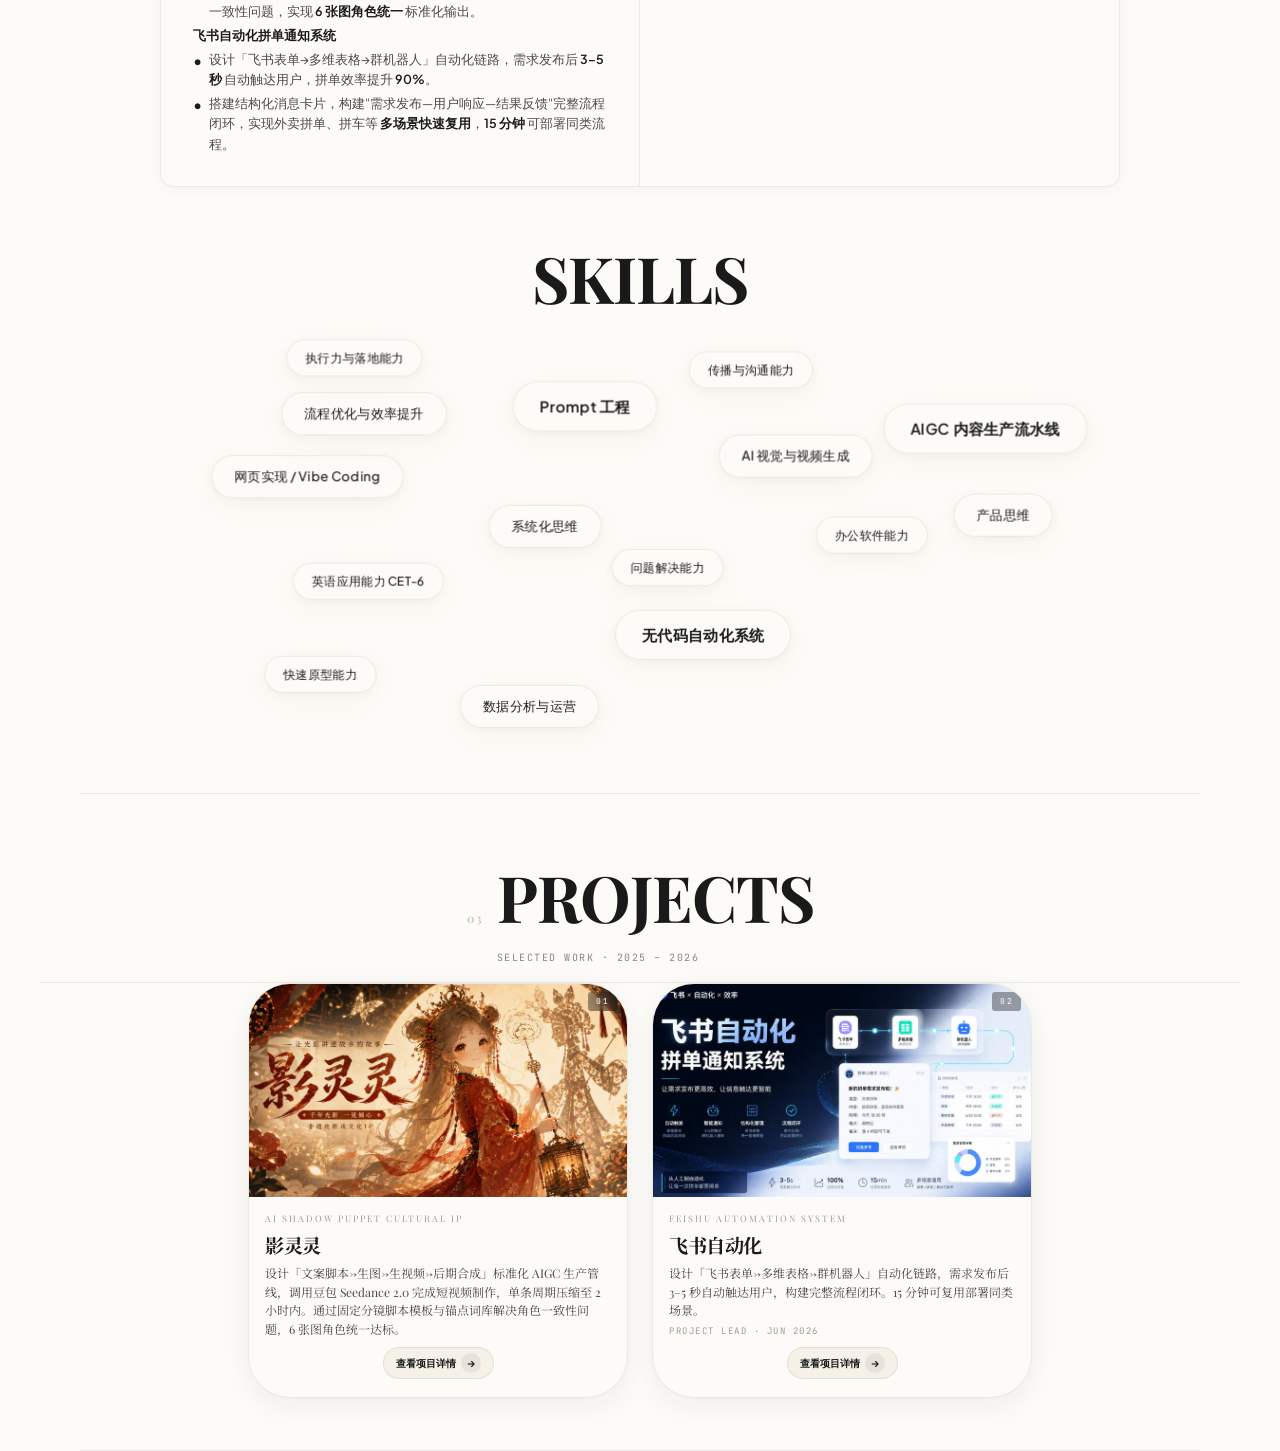
==== commit b7661d72: "更新个人技能内容为简历三条列表，统一圆点样式" ====
--- a/index.html
+++ b/index.html
@@ -566,6 +566,29 @@
       color: var(--text-medium);
       margin-bottom: 3px;
     }
+    .about-card-col .skills-list {
+      list-style: none;
+      padding: 0;
+      margin: 0;
+    }
+    .about-card-col .skills-list li {
+      font-size: 12.5px;
+      line-height: 1.65;
+      color: var(--text-medium);
+      margin-bottom: 3px;
+      padding-left: 16px;
+      position: relative;
+    }
+    .about-card-col .skills-list li::before {
+      content: "•";
+      position: absolute;
+      left: 0;
+      top: 0;
+      color: var(--text-dark);
+      font-weight: 700;
+      font-size: 14px;
+      line-height: inherit;
+    }
     .about-card-col strong { color: var(--text-dark); font-weight: 600; }
 
     /* About Me 描述段落黑点 */
@@ -1173,13 +1196,17 @@
 
       .skill-nebula { height: 340px; max-width: 100%; }
 
-      /* Hero: keep row on tablet, shrink photo */
-      .hero { padding: 120px 24px 40px 120px; gap: 20px; }
-      .hero-photo-stack { width: 260px; height: 65vh; max-height: 480px; }
-      .hero-photo-card { width: 230px; height: 360px; }
-      .hero-photo-card.bottom { transform: translate(-45%, -47%) rotate(2deg); }
-      .hero-photo-stack.swapped .photo-top { transform: translate(-45%, -47%) rotate(2deg); }
-      .hero-photo-stack.swapped .photo-bottom { transform: translate(-55%, -50%) rotate(-3deg); }
+      /* Hero: keep row on tablet, shrink photo & reduce left pad */
+      .hero { padding: 100px 24px 40px 40px; gap: 16px; }
+      .hero-photo-stack { width: 200px; height: 50vh; max-height: 380px; }
+      .hero-photo-card { width: 175px; height: 270px; }
+      .hero-photo-card.bottom { transform: translate(-48%, -47%) rotate(2deg); }
+      .hero-photo-stack.swapped .photo-top { transform: translate(-48%, -47%) rotate(2deg); }
+      .hero-photo-stack.swapped .photo-bottom { transform: translate(-52%, -50%) rotate(-3deg); }
+      .hero-title { white-space: normal; font-size: clamp(28px, 6vw, 64px); line-height: 1.08; }
+      .hero-subtitle { font-size: 14px; margin-top: 10px; }
+      .hero-bio { font-size: 12px; max-width: 320px; }
+      .hero-right { flex: 1 1 auto; max-width: 380px; }
       .hero-cta-row { bottom: 100px; }
       .hero-cta { padding: 12px 24px; font-size: 14px; }
     }
@@ -1581,6 +1608,11 @@
       }
 
       .about-card-col p {
+        font-size: 13px;
+        line-height: 1.6;
+        margin-bottom: 6px;
+      }
+      .about-card-col .skills-list li {
         font-size: 13px;
         line-height: 1.6;
         margin-bottom: 6px;
@@ -1763,12 +1795,11 @@
         <!-- 右下：个人技能 -->
         <div class="about-card-col">
           <h4>个人技能</h4>
-          <p><strong>英语水平</strong></p>
-          <p>CET-6（550+），具备良好的英语读写与口语交流能力。</p>
-          <p><strong>办公软件</strong></p>
-          <p>熟练使用 Word、Excel、PowerPoint 等办公软件，具备数据分析与文档排版能力。</p>
-          <p><strong>AI 工具</strong></p>
-          <p>熟练使用 ChatGPT、DeepSeek 等 AI 工具；使用 WorkBuddy（AI Agent）完成个人作品集网站 Vibe Coding。</p>
+          <ul class="skills-list">
+            <li>英语水平：CET-6（550+），具备良好的英语读写与口语交流能力</li>
+            <li>办公软件：熟练使用Word、Excel、PPT等办公软件 / 剪映进行视频拼接、字幕、配音等</li>
+            <li>AI工具：ChatGPT / DeepSeek / AI Agent（WorkBuddy）进行个人网站 Vibe Coding</li>
+          </ul>
         </div>
       </div>
     </div>
@@ -1809,7 +1840,7 @@
       <div class="project-card" id="spreadYingling">
         <div class="project-card-img">
           <img src="images/projects/yingling-hero.jpg" alt="影灵灵">
-          <span class="project-card-badge">01 &mdash; 2025&ndash;2026</span>
+          <span class="project-card-badge">01</span>
         </div>
         <div class="project-card-body">
           <span class="project-card-en">AI Shadow Puppet Cultural IP</span>
@@ -1825,7 +1856,7 @@
       <div class="project-card" id="spreadFeishu">
         <div class="project-card-img">
           <img src="images/projects/feishu-cover.jpg" alt="飞书自动化拼单通知系统">
-          <span class="project-card-badge">02 &mdash; 2026</span>
+          <span class="project-card-badge">02</span>
         </div>
         <div class="project-card-body">
           <span class="project-card-en">Feishu Automation System</span>
@@ -2138,15 +2169,38 @@
         return { x: parseFloat(tag.style.getPropertyValue('--tx') || gsap.getProperty(tag,'x')) || 0, y: parseFloat(tag.style.getPropertyValue('--ty') || gsap.getProperty(tag,'y')) || 0, w: r.width, h: r.height };
       }
 
-      // --- Scatter tags randomly in container, strictly no overlap ---
+      // --- Seeded PRNG (mulberry32) for deterministic scatter ---
+      function mulberry32(a) {
+        return function() {
+          a |= 0; a = a + 0x6D2B79F5 | 0;
+          var t = Math.imul(a ^ a >>> 15, 1 | a);
+          t = t + Math.imul(t ^ t >>> 7, 61 | t) ^ t;
+          return ((t ^ t >>> 14) >>> 0) / 4294967296;
+        };
+      }
+      var seededRand = mulberry32(20260621); // fixed seed → same layout every time
+
+      // --- Scatter tags deterministically, no overlap ---
+      var cachedPositions = null;
       function scatterTags() {
         getBounds();
+        // If we have cached positions, just reapply with current bounds
+        if (cachedPositions) {
+          tagEls.forEach(function(tag, i) {
+            var p = cachedPositions[i];
+            var b = getTagBounds(tag);
+            var nx = Math.max(b.minX, Math.min(b.maxX, p.x));
+            var ny = Math.max(b.minY, Math.min(b.maxY, p.y));
+            gsap.set(tag, { x: nx, y: ny });
+          });
+          return;
+        }
         var placed = [];
         tagEls.forEach(function(tag) {
           var b = getTagBounds(tag);
           var x, y, tries = 0, maxTries = 120;
           do {
-            x = Math.random() * b.maxX;
+            x = seededRand() * b.maxX;
             y = Math.random() * b.maxY;
             tries++;
           } while (tries < maxTries && placed.some(function(p) {
@@ -2188,6 +2242,11 @@
           }
           if (!moved) break;
         }
+        // Cache positions for reuse on resize
+        cachedPositions = [];
+        tagEls.forEach(function(tag) {
+          cachedPositions.push({ x: gsap.getProperty(tag, 'x'), y: gsap.getProperty(tag, 'y') });
+        });
       }
 
       // --- GSAP floating orbits ---
@@ -2195,10 +2254,10 @@
       var orbitTweens = [];
       function startFloating() {
         tagEls.forEach(function(tag, i) {
-          var rx = 2 + Math.random() * 5;   // horizontal radius — subtle
-          var ry = 1 + Math.random() * 3;   // vertical radius — subtle
-          var dur = 7 + Math.random() * 8;  // duration — slower, relaxed
-          var phase = Math.random() * Math.PI * 2; // random starting angle
+          var rx = 2 + seededRand() * 5;   // horizontal radius — subtle
+          var ry = 1 + seededRand() * 3;   // vertical radius — subtle
+          var dur = 7 + seededRand() * 8;  // duration — slower, relaxed
+          var phase = seededRand() * Math.PI * 2; // random starting angle
 
           // Build a timeline that draws an ellipse using sin/cos at 60fps
           // We use a proxy object animated by GSAP, then apply sin/cos
@@ -2353,7 +2412,7 @@
         setTimeout(initSkills, 600);
       }
 
-      // --- Resize handler — re-scatter ---
+      // --- Resize handler — reapply cached positions only ---
       var resizeTimeout;
       window.addEventListener('resize', function() {
         clearTimeout(resizeTimeout);
@@ -2362,6 +2421,7 @@
           // Kill old orbit tweens
           orbitTweens.forEach(function(t) { t.kill(); });
           orbitTweens = [];
+          // Reapply cached positions (clamped to new bounds) — no re-scatter
           scatterTags();
           setTimeout(function() {
             tagEls.forEach(function(tag) {
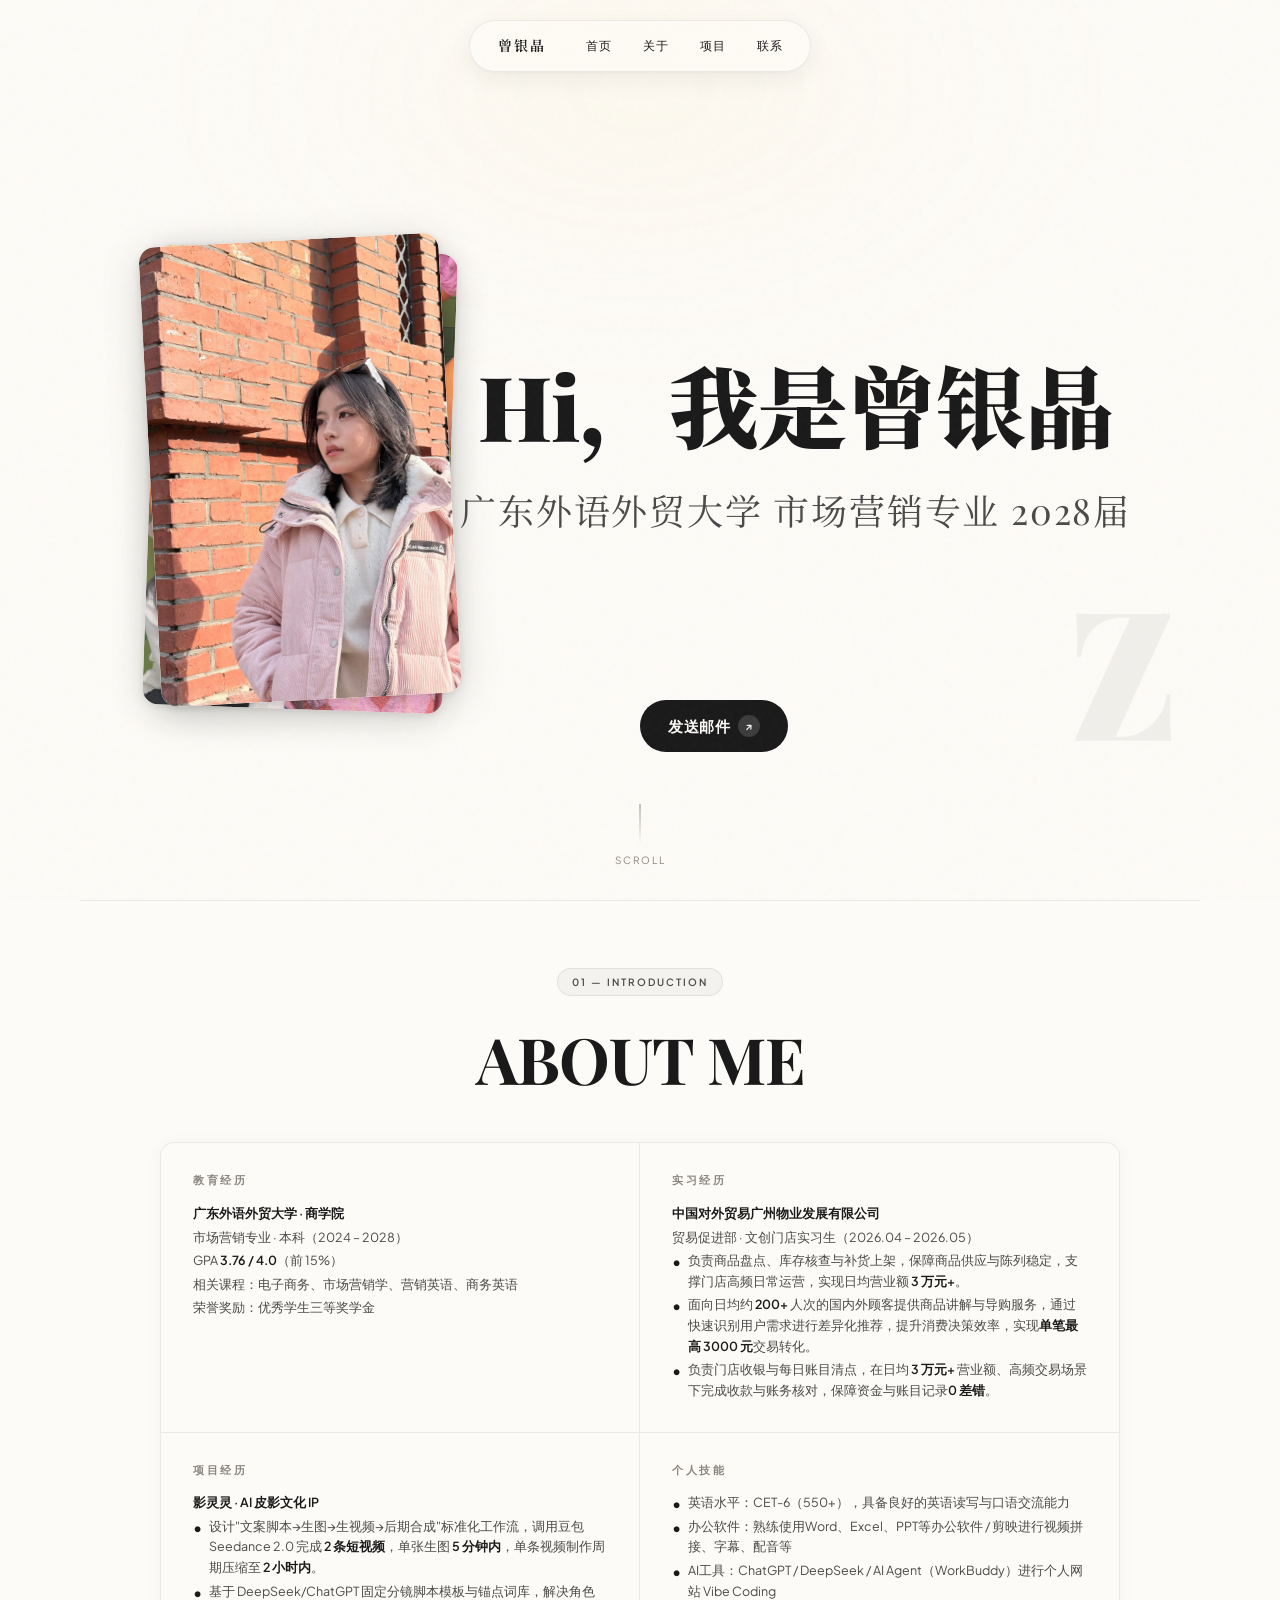
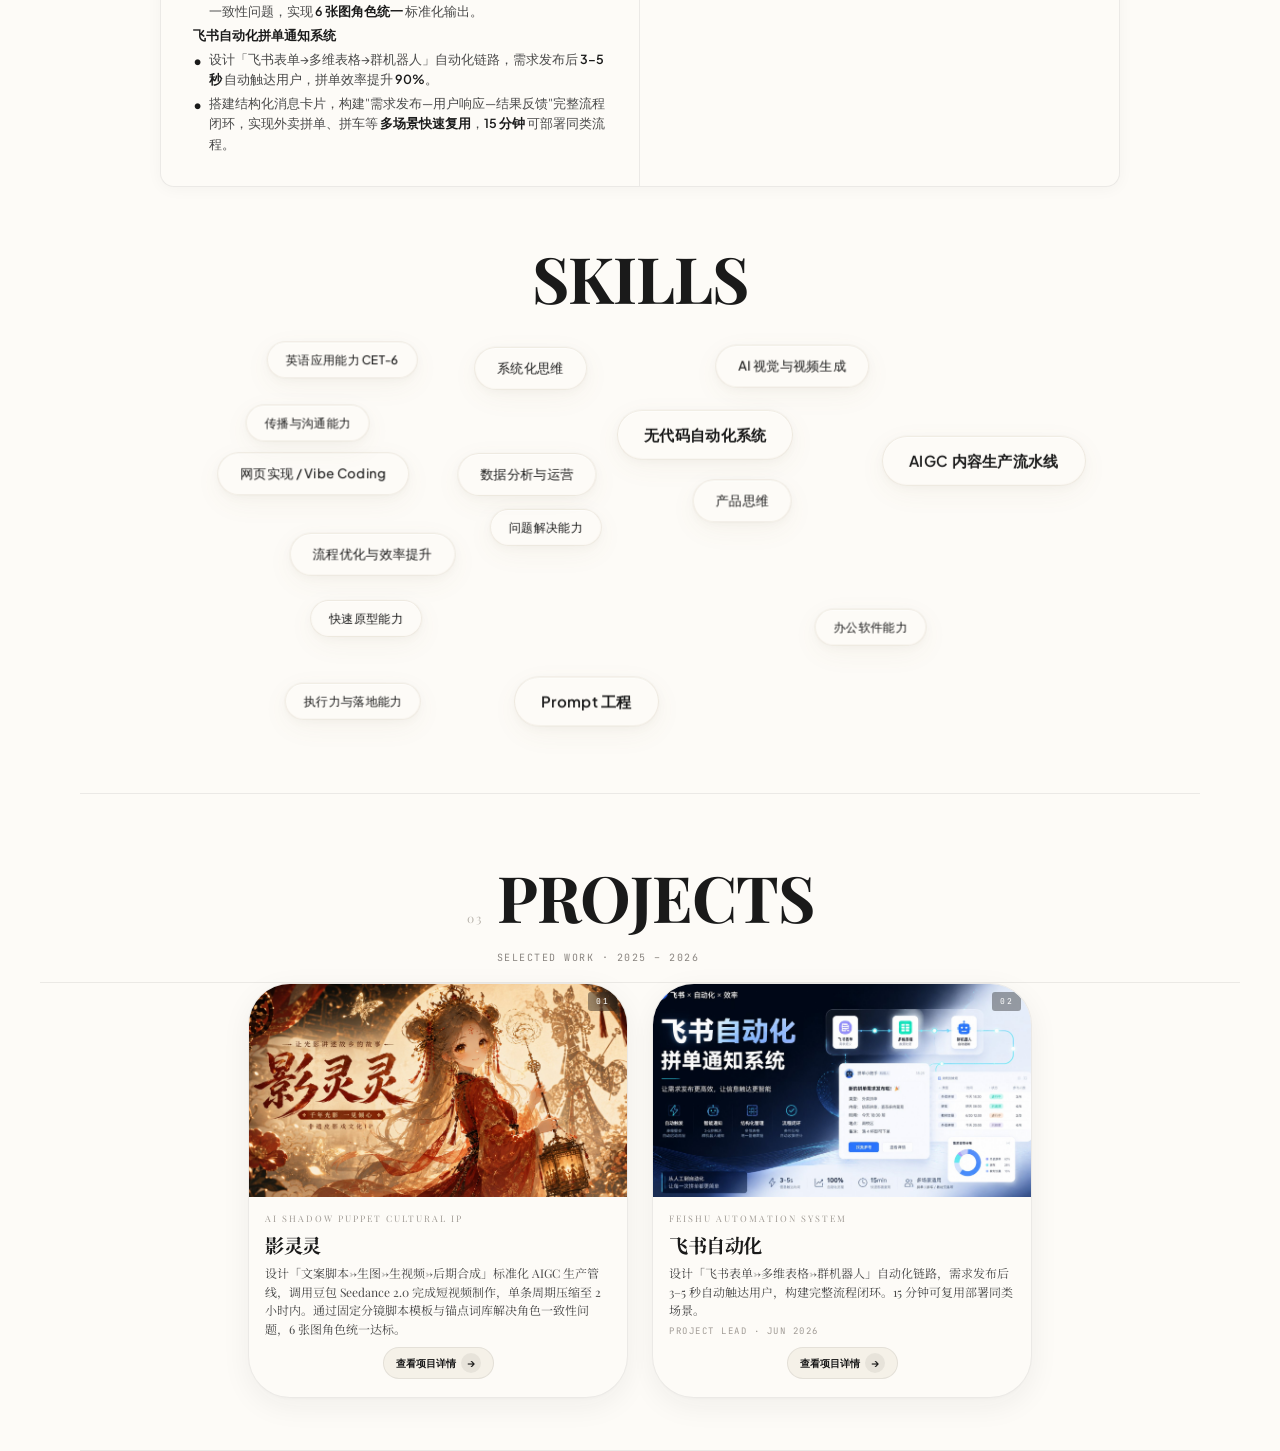
==== commit 57c26c1b: "Update index.html" ====
--- a/index.html
+++ b/index.html
@@ -1721,10 +1721,6 @@
     <div class="hero-cta-row" id="contact">
       <a href="mailto:LinWan1020@163.com" class="hero-cta hero-cta--primary">
         发送邮件
-        <span class="hero-cta-icon">↗</span>
-      </a>
-      <a href="曾银晶 广东外语外贸大学 2028届 7月到岗.pdf" download class="hero-cta hero-cta--secondary">
-        下载简历
         <span class="hero-cta-icon">↗</span>
       </a>
     </div>
